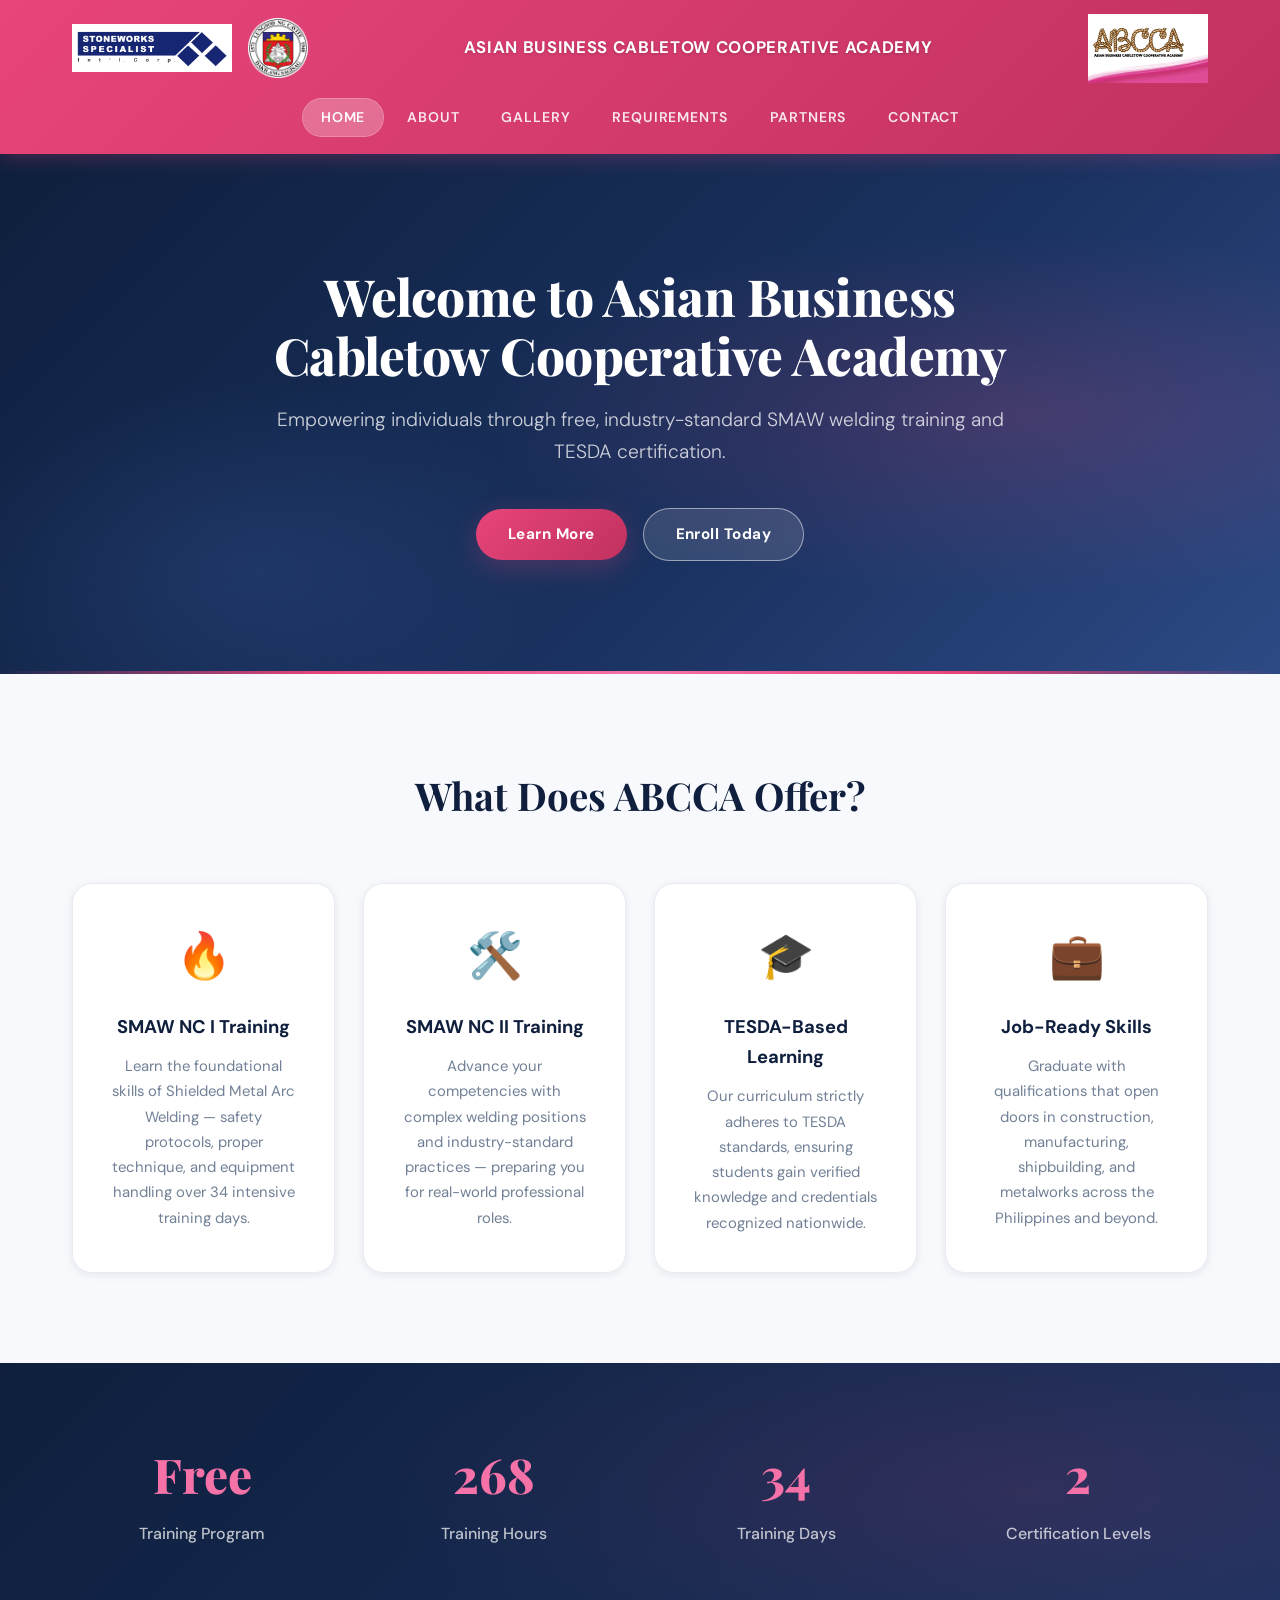
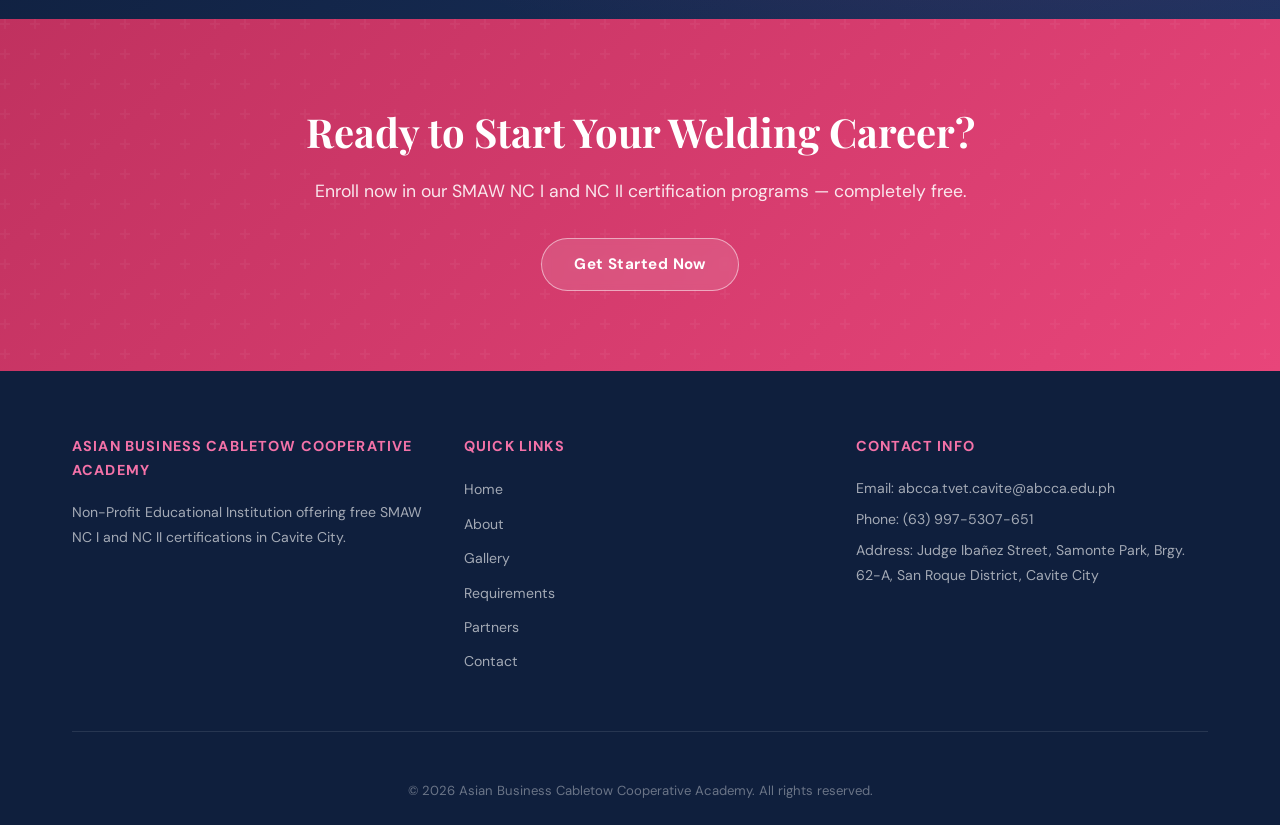
==== index.html @ 1d3f57b3 "Add files via upload" ====
<!DOCTYPE html>
<html lang="en">
<head>
    <meta charset="UTF-8">
    <meta name="viewport" content="width=device-width, initial-scale=1.0">
    <title>ABCCA Training School - Home</title>
    <link rel="stylesheet" href="styles.css">
</head>
<body>

    <!-- Navigation Bar -->
    <nav class="navbar">
        <div class="nav-container-vertical">
            <div class="header-top">
                <div class="logo-left">
                    <img src="SSIC_LOGO.jpg" alt="Stoneworks Logo">
                    <img src="LGU_LOGO.png" alt="LGU Logo">
                </div>
                <h1 class="site-title">ASIAN BUSINESS CABLETOW COOPERATIVE ACADEMY</h1>
                <div class="logo-right">
                    <img src="ABCCA_LOGO.jpg" alt="ABCCA Logo">
                </div>
            </div>
            <ul class="nav-menu-left" id="navMenu">
                <li><a href="index.html" class="active">Home</a></li>
                <li><a href="about.html">About</a></li>
                <li><a href="projects.html">Gallery</a></li>
                <li><a href="sponsors.html">Requirements</a></li>
                <li><a href="partners.html">Partners</a></li>
                <li><a href="contact.html">Contact</a></li>
            </ul>
        </div>
    </nav>

    <main>
        <!-- Hero -->
        <section class="hero">
            <div class="hero-content">
                <h2>Welcome to Asian Business Cabletow Cooperative Academy</h2>
                <p>Empowering individuals through free, industry-standard SMAW welding training and TESDA certification.</p>
                <a href="about.html" class="btn btn-primary">Learn More</a>
                &nbsp;&nbsp;
                <a href="contact.html" class="btn btn-secondary">Enroll Today</a>
            </div>
        </section>

        <!-- Features -->
        <section class="features">
            <div class="container">
                <h2>What Does ABCCA Offer?</h2>
                <div class="features-grid">
                    <div class="feature-card">
                        <span class="feature-icon">🔥</span>
                        <h3>SMAW NC I Training</h3>
                        <p>Learn the foundational skills of Shielded Metal Arc Welding — safety protocols, proper technique, and equipment handling over 34 intensive training days.</p>
                    </div>
                    <div class="feature-card">
                        <span class="feature-icon">🛠️</span>
                        <h3>SMAW NC II Training</h3>
                        <p>Advance your competencies with complex welding positions and industry-standard practices — preparing you for real-world professional roles.</p>
                    </div>
                    <div class="feature-card">
                        <span class="feature-icon">🎓</span>
                        <h3>TESDA-Based Learning</h3>
                        <p>Our curriculum strictly adheres to TESDA standards, ensuring students gain verified knowledge and credentials recognized nationwide.</p>
                    </div>
                    <div class="feature-card">
                        <span class="feature-icon">💼</span>
                        <h3>Job-Ready Skills</h3>
                        <p>Graduate with qualifications that open doors in construction, manufacturing, shipbuilding, and metalworks across the Philippines and beyond.</p>
                    </div>
                </div>
            </div>
        </section>

        <!-- Stats -->
        <section class="stats">
            <div class="container">
                <div class="stat-box">
                    <h3>Free</h3>
                    <p>Training Program</p>
                </div>
                <div class="stat-box">
                    <h3>268</h3>
                    <p>Training Hours</p>
                </div>
                <div class="stat-box">
                    <h3>34</h3>
                    <p>Training Days</p>
                </div>
                <div class="stat-box">
                    <h3>2</h3>
                    <p>Certification Levels</p>
                </div>
            </div>
        </section>

        <!-- CTA -->
        <section class="cta">
            <div class="container">
                <h2>Ready to Start Your Welding Career?</h2>
                <p>Enroll now in our SMAW NC I and NC II certification programs — completely free.</p>
                <a href="contact.html" class="btn btn-secondary">Get Started Now</a>
            </div>
        </section>
    </main>

    <!-- Footer -->
    <footer class="footer">
        <div class="container">
            <div class="footer-content">
                <div class="footer-section">
                    <h4>Asian Business Cabletow Cooperative Academy</h4>
                    <p>Non-Profit Educational Institution offering free SMAW NC I and NC II certifications in Cavite City.</p>
                </div>
                <div class="footer-section">
                    <h4>Quick Links</h4>
                    <ul>
                        <li><a href="index.html">Home</a></li>
                        <li><a href="about.html">About</a></li>
                        <li><a href="projects.html">Gallery</a></li>
                        <li><a href="sponsors.html">Requirements</a></li>
                        <li><a href="partners.html">Partners</a></li>
                        <li><a href="contact.html">Contact</a></li>
                    </ul>
                </div>
                <div class="footer-section">
                    <h4>Contact Info</h4>
                    <p>Email: abcca.tvet.cavite@abcca.edu.ph</p>
                    <p>Phone: (63) 997-5307-651</p>
                    <p>Address: Judge Ibañez Street, Samonte Park, Brgy. 62-A, San Roque District, Cavite City</p>
                </div>
            </div>
            <div class="footer-bottom">
                <p>&copy; 2026 Asian Business Cabletow Cooperative Academy. All rights reserved.</p>
            </div>
        </div>
    </footer>

    <script src="script.js"></script>
</body>
</html>
---- styles.css ----
/* ============================================================
   ABCCA — Enhanced Professional Stylesheet
   Design Direction: Refined Institutional · Pink + White + Deep Navy
   ============================================================ */

@import url('https://fonts.googleapis.com/css2?family=Playfair+Display:wght@600;700;800&family=DM+Sans:wght@300;400;500;600;700&display=swap');

/* ── Variables ── */
:root {
    --pink:        #e8457a;
    --pink-dark:   #c0315f;
    --pink-light:  #f472a8;
    --pink-pale:   #fdf0f5;
    --pink-glow:   rgba(232,69,122,0.15);

    --navy:        #0f1f3d;
    --navy-mid:    #1a3260;
    --navy-light:  #2d4a85;

    --white:       #ffffff;
    --off-white:   #f8f9fc;
    --border:      #e8ecf2;
    --text:        #1e2a3a;
    --text-mid:    #4a5568;
    --text-light:  #718096;

    --shadow-sm:   0 2px 8px rgba(15,31,61,0.08);
    --shadow-md:   0 6px 20px rgba(15,31,61,0.12);
    --shadow-lg:   0 16px 48px rgba(15,31,61,0.16);
    --shadow-pink: 0 8px 28px rgba(232,69,122,0.25);

    --radius:      12px;
    --radius-lg:   20px;
    --transition:  all 0.3s cubic-bezier(0.4,0,0.2,1);
}

/* ── Reset ── */
*, *::before, *::after { margin:0; padding:0; box-sizing:border-box; }
html { scroll-behavior:smooth; }
body {
    font-family: 'DM Sans', 'Segoe UI', sans-serif;
    color: var(--text);
    background: var(--white);
    line-height: 1.65;
    -webkit-font-smoothing: antialiased;
}
img { max-width:100%; display:block; }
a { text-decoration:none; color:inherit; }

.container {
    max-width: 1200px;
    margin: 0 auto;
    padding: 0 32px;
}

/* ============================================================
   NAVBAR
   ============================================================ */
.navbar {
    background: linear-gradient(135deg, var(--pink) 0%, var(--pink-dark) 100%);
    position: sticky;
    top: 0;
    z-index: 1000;
    box-shadow: 0 2px 20px rgba(232,69,122,0.3);
}

.nav-container-vertical {
    max-width: 1200px;
    margin: 0 auto;
    padding: 14px 32px;
    display: flex;
    flex-direction: column;
    gap: 12px;
}

/* Header top row */
.header-top {
    display: flex;
    align-items: center;
    justify-content: space-between;
    width: 100%;
    gap: 16px;
}

.logo-left {
    display: flex;
    align-items: center;
    gap: 16px;
    flex-shrink: 0;
}

.logo-left img:first-child { width: 160px; height: auto; }
.logo-left img:last-child  { width: 60px;  height: auto; }

.site-title {
    flex: 1;
    text-align: center;
    font-family: 'DM Sans', sans-serif;
    font-weight: 700;
    font-size: 1.05rem;
    letter-spacing: 0.04em;
    color: #fff;
    line-height: 1.3;
    text-shadow: 0 1px 3px rgba(0,0,0,0.2);
}

.logo-right img { width: 120px; height: auto; flex-shrink: 0; }

/* Nav menu */
.nav-menu-left {
    list-style: none;
    display: flex;
    justify-content: center;
    gap: 6px;
    flex-wrap: wrap;
    padding: 4px 0;
}

.nav-menu-left li a {
    color: rgba(255,255,255,0.88);
    font-size: 0.88rem;
    font-weight: 600;
    letter-spacing: 0.06em;
    text-transform: uppercase;
    padding: 7px 18px;
    border-radius: 50px;
    transition: var(--transition);
    display: block;
}

.nav-menu-left li a:hover,
.nav-menu-left li a.active {
    background: rgba(255,255,255,0.2);
    color: #fff;
    backdrop-filter: blur(4px);
}

.nav-menu-left li a.active {
    background: rgba(255,255,255,0.25);
    box-shadow: 0 0 0 1px rgba(255,255,255,0.4);
}

/* ============================================================
   HERO
   ============================================================ */
.hero {
    background: linear-gradient(135deg, var(--navy) 0%, var(--navy-mid) 60%, var(--navy-light) 100%);
    color: #fff;
    padding: 110px 32px;
    text-align: center;
    min-height: 520px;
    display: flex;
    align-items: center;
    justify-content: center;
    position: relative;
    overflow: hidden;
}

.hero::before {
    content: '';
    position: absolute;
    inset: 0;
    background:
        radial-gradient(ellipse 60% 50% at 80% 50%, rgba(232,69,122,0.18) 0%, transparent 70%),
        radial-gradient(ellipse 40% 60% at 20% 80%, rgba(45,74,133,0.4) 0%, transparent 60%);
    pointer-events: none;
}

.hero::after {
    content: '';
    position: absolute;
    bottom: 0; left: 0; right: 0;
    height: 3px;
    background: linear-gradient(90deg, transparent, var(--pink), var(--pink-light), var(--pink), transparent);
}

.hero-content { position: relative; z-index: 1; max-width: 760px; }

.hero-content h2 {
    font-family: 'Playfair Display', serif;
    font-size: 3.2rem;
    font-weight: 800;
    line-height: 1.15;
    margin-bottom: 1.25rem;
    letter-spacing: -0.01em;
}

.hero-content p {
    font-size: 1.2rem;
    color: rgba(255,255,255,0.78);
    margin-bottom: 2.5rem;
    font-weight: 300;
}

/* ============================================================
   PAGE HEADER (inner pages)
   ============================================================ */
.page-header {
    background: linear-gradient(135deg, var(--navy) 0%, var(--navy-mid) 100%);
    color: #fff;
    padding: 72px 32px;
    text-align: center;
    position: relative;
    overflow: hidden;
}

.page-header::before {
    content: '';
    position: absolute;
    inset: 0;
    background: radial-gradient(ellipse 50% 80% at 70% 50%, rgba(232,69,122,0.15), transparent 70%);
}

.page-header::after {
    content: '';
    position: absolute;
    bottom: 0; left: 0; right: 0;
    height: 3px;
    background: linear-gradient(90deg, transparent, var(--pink), var(--pink-light), var(--pink), transparent);
}

.page-header .container { position: relative; z-index: 1; }

.page-header h2 {
    font-family: 'Playfair Display', serif;
    font-size: 2.8rem;
    font-weight: 700;
    margin-bottom: 0.5rem;
}

.page-header p {
    font-size: 1.1rem;
    color: rgba(255,255,255,0.72);
    font-weight: 300;
}

/* ============================================================
   BUTTONS
   ============================================================ */
.btn {
    display: inline-flex;
    align-items: center;
    gap: 8px;
    padding: 13px 32px;
    border-radius: 50px;
    font-size: 0.95rem;
    font-weight: 700;
    letter-spacing: 0.03em;
    cursor: pointer;
    border: none;
    transition: var(--transition);
    text-decoration: none;
}

.btn-primary {
    background: linear-gradient(135deg, var(--pink) 0%, var(--pink-dark) 100%);
    color: #fff;
    box-shadow: var(--shadow-pink);
}

.btn-primary:hover {
    transform: translateY(-2px);
    box-shadow: 0 12px 36px rgba(232,69,122,0.4);
}

.btn-secondary {
    background: rgba(255,255,255,0.12);
    color: #fff;
    border: 1.5px solid rgba(255,255,255,0.5);
    backdrop-filter: blur(4px);
}

.btn-secondary:hover {
    background: #fff;
    color: var(--pink-dark);
    border-color: #fff;
    transform: translateY(-2px);
}

/* ============================================================
   FEATURES SECTION
   ============================================================ */
.features {
    background: var(--off-white);
    padding: 90px 32px;
}

.features h2 {
    text-align: center;
    font-family: 'Playfair Display', serif;
    font-size: 2.4rem;
    color: var(--navy);
    margin-bottom: 3.5rem;
}

.features-grid {
    display: grid;
    grid-template-columns: repeat(auto-fit, minmax(240px, 1fr));
    gap: 1.75rem;
}

.feature-card {
    background: var(--white);
    padding: 2.25rem;
    border-radius: var(--radius-lg);
    text-align: center;
    box-shadow: var(--shadow-sm);
    border: 1px solid var(--border);
    transition: var(--transition);
    position: relative;
    overflow: hidden;
}

.feature-card::before {
    content: '';
    position: absolute;
    top: 0; left: 0; right: 0;
    height: 3px;
    background: linear-gradient(90deg, var(--pink), var(--pink-light));
    transform: scaleX(0);
    transform-origin: left;
    transition: transform 0.4s ease;
}

.feature-card:hover { transform: translateY(-6px); box-shadow: var(--shadow-md); }
.feature-card:hover::before { transform: scaleX(1); }

.feature-icon {
    font-size: 2.8rem;
    margin-bottom: 1.1rem;
    display: block;
}

.feature-card h3 {
    color: var(--navy);
    font-size: 1.15rem;
    font-weight: 700;
    margin-bottom: 0.75rem;
}

.feature-card p { color: var(--text-light); font-size: 0.93rem; line-height: 1.7; }

/* ============================================================
   CTA SECTION
   ============================================================ */
.cta {
    background: linear-gradient(135deg, var(--pink-dark) 0%, var(--pink) 100%);
    color: #fff;
    padding: 80px 32px;
    text-align: center;
    position: relative;
    overflow: hidden;
}

.cta::before {
    content: '';
    position: absolute;
    inset: 0;
    background: url("data:image/svg+xml,%3Csvg width='60' height='60' viewBox='0 0 60 60' xmlns='http://www.w3.org/2000/svg'%3E%3Cg fill='none' fill-rule='evenodd'%3E%3Cg fill='%23ffffff' fill-opacity='0.04'%3E%3Cpath d='M36 34v-4h-2v4h-4v2h4v4h2v-4h4v-2h-4zm0-30V0h-2v4h-4v2h4v4h2V6h4V4h-4zM6 34v-4H4v4H0v2h4v4h2v-4h4v-2H6zM6 4V0H4v4H0v2h4v4h2V6h4V4H6z'/%3E%3C/g%3E%3C/g%3E%3C/svg%3E");
    pointer-events: none;
}

.cta .container { position: relative; z-index: 1; }
.cta h2 { font-family: 'Playfair Display', serif; font-size: 2.5rem; margin-bottom: 0.75rem; }
.cta p { font-size: 1.1rem; margin-bottom: 2rem; opacity: 0.88; }

/* ============================================================
   CONTENT SECTIONS
   ============================================================ */
.content-section { padding: 80px 32px; }

.content-section h3 {
    font-family: 'Playfair Display', serif;
    font-size: 2rem;
    color: var(--navy);
    margin-bottom: 2rem;
}

.content-wrapper {
    display: grid;
    grid-template-columns: 1fr 1fr;
    gap: 4rem;
    align-items: center;
}

.content-text p {
    color: var(--text-mid);
    margin-bottom: 1.1rem;
    text-align: justify;
    line-height: 1.8;
}

.content-image { text-align: center; }
.content-image img { border-radius: var(--radius-lg); box-shadow: var(--shadow-md); }

/* ============================================================
   PROGRAM DETAILS
   ============================================================ */
.program-details {
    background: var(--off-white);
    padding: 80px 32px;
}

.program-details h3 {
    text-align: center;
    font-family: 'Playfair Display', serif;
    font-size: 2rem;
    color: var(--navy);
    margin-bottom: 3rem;
}

.details-grid {
    display: grid;
    grid-template-columns: repeat(auto-fit, minmax(260px, 1fr));
    gap: 1.5rem;
}

.detail-item {
    background: var(--white);
    padding: 2rem;
    border-radius: var(--radius);
    box-shadow: var(--shadow-sm);
    border-left: 4px solid var(--pink);
    transition: var(--transition);
}

.detail-item:hover { transform: translateX(4px); box-shadow: var(--shadow-md); }

.detail-item h4 {
    color: var(--navy);
    font-weight: 700;
    font-size: 1.05rem;
    margin-bottom: 0.5rem;
}

.detail-item p { color: var(--text-mid); font-size: 0.93rem; line-height: 1.7; }

/* ============================================================
   OUTCOMES
   ============================================================ */
.outcomes-list { display: grid; gap: 1.25rem; }

.outcome-item {
    display: flex;
    gap: 1.5rem;
    padding: 1.5rem;
    background: var(--pink-pale);
    border-radius: var(--radius);
    align-items: flex-start;
    border: 1px solid rgba(232,69,122,0.12);
    transition: var(--transition);
}

.outcome-item:hover { box-shadow: var(--shadow-sm); }

.outcome-number {
    font-size: 1.4rem;
    color: var(--pink);
    font-weight: 700;
    min-width: 28px;
    margin-top: 2px;
}

.outcome-content h4 { color: var(--navy); font-weight: 700; margin-bottom: 0.3rem; }
.outcome-content p  { color: var(--text-mid); font-size: 0.93rem; }

/* ============================================================
   PARTNERS / CAREER CARDS (used on about + sponsors)
   ============================================================ */
.partners-grid {
    display: grid;
    grid-template-columns: repeat(auto-fit, minmax(280px, 1fr));
    gap: 1.75rem;
}

.partner-card {
    background: var(--white);
    padding: 2rem;
    border-radius: var(--radius-lg);
    box-shadow: var(--shadow-sm);
    border: 1px solid var(--border);
    transition: var(--transition);
    text-align: center;
}

.partner-card:hover { transform: translateY(-5px); box-shadow: var(--shadow-md); }

.partner-logo {
    font-size: 2.6rem;
    margin-bottom: 1rem;
    display: block;
}

.partner-card h4 {
    color: var(--navy);
    font-size: 1.1rem;
    font-weight: 700;
    margin-bottom: 0.4rem;
}

.partner-industry {
    color: var(--pink);
    font-weight: 600;
    font-size: 0.85rem;
    text-transform: uppercase;
    letter-spacing: 0.06em;
    margin-bottom: 0.75rem;
    display: block;
}

.partner-summary { color: var(--text-mid); font-size: 0.92rem; line-height: 1.7; }

/* ============================================================
   BENEFITS / ENROLLMENT STEPS
   ============================================================ */
.benefits-section {
    background: var(--off-white);
    padding: 80px 32px;
}

.benefits-section h3 {
    text-align: center;
    font-family: 'Playfair Display', serif;
    font-size: 2rem;
    color: var(--navy);
    margin-bottom: 3rem;
}

.benefits-list {
    display: grid;
    grid-template-columns: repeat(auto-fit, minmax(220px, 1fr));
    gap: 1.5rem;
}

.benefit-item {
    background: var(--white);
    padding: 2rem;
    border-radius: var(--radius-lg);
    box-shadow: var(--shadow-sm);
    text-align: center;
    border: 1px solid var(--border);
    transition: var(--transition);
    position: relative;
    overflow: hidden;
}

.benefit-item:hover { transform: translateY(-5px); box-shadow: var(--shadow-md); }

.benefit-number {
    width: 56px;
    height: 56px;
    background: linear-gradient(135deg, var(--pink), var(--pink-dark));
    color: #fff;
    border-radius: 50%;
    display: flex;
    align-items: center;
    justify-content: center;
    font-size: 1.1rem;
    font-weight: 800;
    margin: 0 auto 1.25rem;
    box-shadow: var(--shadow-pink);
}

.benefit-item h4 { color: var(--navy); font-weight: 700; font-size: 1.05rem; margin-bottom: 0.5rem; }
.benefit-item p  { color: var(--text-mid); font-size: 0.92rem; line-height: 1.7; }

/* ============================================================
   REQUIREMENTS
   ============================================================ */
.requirements-list {
    display: grid;
    gap: 0.75rem;
    margin-top: 1.5rem;
    max-width: 600px;
}

.requirement-item {
    display: flex;
    align-items: center;
    gap: 14px;
    padding: 14px 20px;
    background: var(--white);
    border-radius: var(--radius);
    border: 1px solid var(--border);
    box-shadow: var(--shadow-sm);
    font-size: 0.95rem;
    font-weight: 500;
    color: var(--text);
    transition: var(--transition);
}

.requirement-item:hover { border-color: var(--pink); transform: translateX(4px); }

.requirement-check {
    width: 28px;
    height: 28px;
    background: linear-gradient(135deg, var(--pink), var(--pink-dark));
    color: #fff;
    border-radius: 50%;
    display: flex;
    align-items: center;
    justify-content: center;
    font-size: 0.8rem;
    font-weight: 700;
    flex-shrink: 0;
}

.sponsors-intro {
    background: var(--pink-pale);
    border-radius: var(--radius-lg);
    padding: 2.5rem 3rem;
    border: 1px solid rgba(232,69,122,0.15);
    margin-bottom: 2rem;
    text-align: center;
}

.sponsors-intro h3 {
    font-family: 'Playfair Display', serif;
    color: var(--navy);
    font-size: 1.8rem;
    margin-bottom: 0.75rem;
}

.sponsors-intro p { color: var(--text-mid); max-width: 700px; margin: 0 auto; line-height: 1.8; }

/* ============================================================
   GALLERY / PROJECTS
   ============================================================ */
.projects-grid {
    display: grid;
    grid-template-columns: repeat(auto-fill, minmax(320px, 1fr));
    gap: 2rem;
}

.project-card {
    background: var(--white);
    border-radius: var(--radius-lg);
    box-shadow: var(--shadow-sm);
    border: 1px solid var(--border);
    overflow: hidden;
    transition: var(--transition);
}

.project-card:hover { transform: translateY(-6px); box-shadow: var(--shadow-md); }

.project-image {
    overflow: hidden;
    background: var(--off-white);
}

.project-image img {
    width: 100%;
    height: 200px;
    object-fit: cover;
    transition: transform 0.4s ease;
}

.project-card:hover .project-image img { transform: scale(1.04); }

.project-card > h4,
.project-card > p,
.project-card > .project-tech {
    padding: 0 1.5rem;
}

.project-card h4 {
    color: var(--navy);
    font-size: 1.15rem;
    font-weight: 700;
    padding-top: 1.25rem;
    margin-bottom: 0.3rem;
}

.project-category {
    color: var(--pink);
    font-weight: 600;
    font-size: 0.82rem;
    text-transform: uppercase;
    letter-spacing: 0.06em;
    padding: 0 1.5rem;
    margin-bottom: 0.6rem;
    display: block;
}

.project-description {
    color: var(--text-mid);
    font-size: 0.92rem;
    line-height: 1.7;
    margin-bottom: 1rem;
    padding: 0 1.5rem;
}

.project-tech {
    display: flex;
    flex-wrap: wrap;
    gap: 0.5rem;
    padding: 0 1.5rem 1.5rem;
}

.tech-tag {
    background: var(--pink-pale);
    color: var(--pink-dark);
    padding: 4px 12px;
    border-radius: 20px;
    font-size: 0.78rem;
    font-weight: 600;
    border: 1px solid rgba(232,69,122,0.2);
}

/* ============================================================
   PARTNERS PAGE (big cards with images)
   ============================================================ */
.partners-section {
    padding: 80px 0;
    background: var(--white);
}

.partners-container {
    max-width: 1100px;
    margin: 0 auto;
    padding: 0 40px;
}

.partners-title {
    text-align: center;
    margin-bottom: 4rem;
}

.partners-title h2 {
    font-family: 'Playfair Display', serif;
    font-size: 2.4rem;
    color: var(--navy);
    margin-bottom: 0.5rem;
}

.partners-title p { color: var(--text-light); font-size: 1.05rem; }

/* big partner cards */
.partner-link {
    text-decoration: none;
    color: inherit;
    display: block;
}

.partner-card-big {
    display: flex;
    align-items: center;
    gap: 4rem;
    padding: 3rem;
    background: var(--white);
    border-radius: var(--radius-lg);
    border: 1px solid var(--border);
    box-shadow: var(--shadow-sm);
    transition: var(--transition);
    margin-bottom: 2.5rem;
}

.partner-card-big:hover {
    box-shadow: var(--shadow-md);
    border-color: rgba(232,69,122,0.2);
    transform: translateY(-3px);
}

.partner-card-big.reverse { flex-direction: row-reverse; }

.partner-card-content { flex: 1; }

.partner-card-content h3 {
    font-family: 'Playfair Display', serif;
    font-size: 1.8rem;
    font-weight: 700;
    color: var(--navy);
    line-height: 1.25;
    margin-bottom: 0.4rem;
}

.partner-card-content .partner-role {
    display: inline-block;
    color: var(--pink);
    font-weight: 700;
    font-size: 0.85rem;
    text-transform: uppercase;
    letter-spacing: 0.08em;
    margin-bottom: 1.2rem;
    padding: 4px 14px;
    background: var(--pink-pale);
    border-radius: 20px;
    border: 1px solid rgba(232,69,122,0.2);
}

.partner-card-content p {
    color: var(--text-mid);
    font-size: 0.97rem;
    line-height: 1.85;
    text-align: justify;
}

.partner-card-image-wrap {
    flex-shrink: 0;
    width: 340px;
    height: 240px;
    border-radius: var(--radius);
    overflow: hidden;
    display: flex;
    align-items: center;
    justify-content: center;
    background: var(--off-white);
    border: 1px solid var(--border);
    transition: var(--transition);
}

.partner-card-image-wrap img {
    width: 100%;
    height: 100%;
    object-fit: contain;
    padding: 16px;
    transition: transform 0.4s ease;
}

.partner-card-big:hover .partner-card-image-wrap img { transform: scale(1.04); }

/* ============================================================
   CONTACT SECTION (custom overrides)
   ============================================================ */
.contact-section {
    padding: 80px 32px;
    background: var(--off-white);
}

.contact-wrapper {
    max-width: 1100px;
    margin: 0 auto;
    display: grid;
    grid-template-columns: 1fr 1fr;
    gap: 3rem;
    align-items: start;
}

/* Form panel */
.message-form-panel {
    background: var(--white);
    border-radius: var(--radius-lg);
    padding: 2.5rem;
    box-shadow: var(--shadow-md);
    border-top: 4px solid var(--pink);
}

.message-form-panel h3 {
    font-family: 'Playfair Display', serif;
    font-size: 1.6rem;
    color: var(--navy);
    margin-bottom: 0.4rem;
}

.form-subheading { color: var(--text-light); font-size: 0.9rem; margin-bottom: 1.75rem; }

.form-group { margin-bottom: 1.25rem; }

.form-group label {
    display: block;
    font-size: 0.78rem;
    font-weight: 700;
    text-transform: uppercase;
    letter-spacing: 0.07em;
    color: var(--navy);
    margin-bottom: 6px;
}

.form-group label .required { color: var(--pink); margin-left: 2px; }

.form-group input,
.form-group textarea {
    width: 100%;
    padding: 11px 15px;
    border: 1.5px solid var(--border);
    border-radius: var(--radius);
    font-size: 0.95rem;
    color: var(--text);
    background: var(--off-white);
    outline: none;
    transition: var(--transition);
    box-sizing: border-box;
    font-family: inherit;
}

.form-group input:focus,
.form-group textarea:focus {
    border-color: var(--pink);
    box-shadow: 0 0 0 3px var(--pink-glow);
    background: var(--white);
}

.form-group textarea { resize: vertical; min-height: 110px; }

.form-row { display: grid; grid-template-columns: 1fr 1fr; gap: 14px; }

.btn-send {
    display: flex;
    align-items: center;
    justify-content: center;
    gap: 8px;
    width: 100%;
    padding: 13px;
    background: linear-gradient(135deg, var(--pink) 0%, var(--pink-dark) 100%);
    color: #fff;
    border: none;
    border-radius: var(--radius);
    font-size: 1rem;
    font-weight: 700;
    cursor: pointer;
    margin-top: 6px;
    transition: var(--transition);
    box-shadow: var(--shadow-pink);
    font-family: inherit;
}

.btn-send:hover { transform: translateY(-2px); box-shadow: 0 12px 32px rgba(232,69,122,0.4); }

.form-note { font-size: 0.76rem; color: var(--text-light); text-align: center; margin-top: 12px; line-height: 1.5; }

/* Info panel */
.contact-info {
    background: linear-gradient(145deg, var(--pink-dark) 0%, var(--pink) 100%);
    color: #fff;
    border-radius: var(--radius-lg);
    padding: 2.5rem;
    box-shadow: var(--shadow-pink);
}

.contact-info h3 {
    font-family: 'Playfair Display', serif;
    font-size: 1.6rem;
    color: #fff;
    margin-bottom: 2rem;
    padding-bottom: 1rem;
    border-bottom: 1px solid rgba(255,255,255,0.25);
}

.contact-info-grid { display: flex; flex-direction: column; gap: 1.5rem; margin-bottom: 2rem; }

.info-item { display: flex; align-items: flex-start; gap: 14px; }
.info-icon { font-size: 1.35rem; flex-shrink: 0; margin-top: 2px; }

.info-content h4 {
    font-size: 0.78rem;
    font-weight: 700;
    text-transform: uppercase;
    letter-spacing: 0.08em;
    color: rgba(255,255,255,0.65);
    margin-bottom: 4px;
}

.info-content p { font-size: 0.9rem; color: rgba(255,255,255,0.85); line-height: 1.6; }

.info-content a {
    font-size: 0.9rem;
    color: #000;
    font-weight: 600;
    text-decoration: none;
    line-height: 1.6;
    display: block;
}

.info-content a:hover { text-decoration: underline; }

.social-links h4 {
    font-size: 0.78rem;
    font-weight: 700;
    text-transform: uppercase;
    letter-spacing: 0.08em;
    color: rgba(255,255,255,0.65);
    margin-bottom: 10px;
}

.social-icons { display: flex; gap: 10px; flex-wrap: wrap; }

.social-icon {
    background: rgba(255,255,255,0.18);
    color: #000;
    font-size: 0.82rem;
    font-weight: 700;
    padding: 7px 20px;
    border-radius: 30px;
    text-decoration: none;
    border: 1.5px solid rgba(255,255,255,0.35);
    transition: var(--transition);
}

.social-icon:hover {
    background: rgba(255,255,255,0.32);
    color: #000;
}

/* ============================================================
   STATS
   ============================================================ */
.stats {
    background: linear-gradient(135deg, var(--navy) 0%, var(--navy-mid) 100%);
    padding: 72px 32px;
    color: #fff;
    position: relative;
    overflow: hidden;
}

.stats::before {
    content: '';
    position: absolute;
    inset: 0;
    background: radial-gradient(ellipse 50% 80% at 80% 50%, rgba(232,69,122,0.12), transparent);
    pointer-events: none;
}

.stats .container {
    display: grid;
    grid-template-columns: repeat(auto-fit, minmax(180px, 1fr));
    gap: 2rem;
    text-align: center;
    position: relative;
    z-index: 1;
}

.stat-box h3 {
    font-family: 'Playfair Display', serif;
    font-size: 3rem;
    font-weight: 800;
    color: var(--pink-light);
    margin-bottom: 0.4rem;
}

.stat-box p { font-size: 1rem; color: rgba(255,255,255,0.72); font-weight: 500; }

/* ============================================================
   FOOTER
   ============================================================ */
.footer {
    background: var(--navy);
    color: #fff;
    padding: 64px 32px 24px;
}

.footer-content {
    display: grid;
    grid-template-columns: repeat(auto-fit, minmax(220px, 1fr));
    gap: 2.5rem;
    margin-bottom: 3rem;
    padding-bottom: 3rem;
    border-bottom: 1px solid rgba(255,255,255,0.1);
}

.footer-section h4 {
    font-weight: 700;
    font-size: 0.9rem;
    text-transform: uppercase;
    letter-spacing: 0.08em;
    color: var(--pink-light);
    margin-bottom: 1.1rem;
}

.footer-section p {
    color: rgba(255,255,255,0.62);
    font-size: 0.88rem;
    line-height: 1.75;
    margin-bottom: 0.4rem;
}

.footer-section ul { list-style: none; }

.footer-section ul li { margin-bottom: 0.5rem; }

.footer-section a {
    color: rgba(255,255,255,0.62);
    font-size: 0.88rem;
    text-decoration: none;
    transition: color 0.2s;
}

.footer-section a:hover { color: var(--pink-light); }

.footer-bottom {
    text-align: center;
    color: rgba(255,255,255,0.38);
    font-size: 0.82rem;
}

/* ============================================================
   SCROLL TO TOP BUTTON
   ============================================================ */
#scrollTopBtn {
    position: fixed;
    bottom: 30px;
    right: 30px;
    background: linear-gradient(135deg, var(--pink), var(--pink-dark));
    color: #fff;
    border: none;
    border-radius: 50%;
    width: 50px;
    height: 50px;
    font-size: 22px;
    cursor: pointer;
    display: none;
    z-index: 999;
    box-shadow: var(--shadow-pink);
    transition: var(--transition);
}

#scrollTopBtn:hover { transform: scale(1.1) translateY(-2px); }

/* ============================================================
   RESPONSIVE
   ============================================================ */
@media (max-width: 900px) {
    .content-wrapper { grid-template-columns: 1fr; gap: 2.5rem; }
    .contact-wrapper { grid-template-columns: 1fr; }
    .partner-card-big, .partner-card-big.reverse { flex-direction: column; gap: 2rem; }
    .partner-card-image-wrap { width: 100%; height: 220px; }
}

@media (max-width: 768px) {
    .container { padding: 0 20px; }
    .nav-container-vertical { padding: 12px 20px; }

    .logo-left img:first-child { width: 120px; }
    .logo-left img:last-child  { width: 48px; }
    .logo-right img            { width: 80px; }
    .site-title                { font-size: 0.82rem; }

    .hero { padding: 72px 20px; min-height: 380px; }
    .hero-content h2 { font-size: 2.1rem; }
    .hero-content p  { font-size: 1rem; }

    .page-header { padding: 52px 20px; }
    .page-header h2 { font-size: 2rem; }

    .features  { padding: 60px 20px; }
    .cta       { padding: 60px 20px; }
    .cta h2    { font-size: 1.9rem; }

    .content-section { padding: 56px 20px; }
    .program-details { padding: 56px 20px; }
    .benefits-section { padding: 56px 20px; }

    .partners-container { padding: 0 20px; }
    .partners-section { padding: 56px 0; }

    .contact-section { padding: 56px 20px; }

    .projects-grid { grid-template-columns: 1fr; }

    .form-row { grid-template-columns: 1fr; }

    .stats { padding: 56px 20px; }
    .stat-box h3 { font-size: 2.4rem; }

    .footer { padding: 48px 20px 20px; }
}

@media (max-width: 480px) {
    .hero-content h2 { font-size: 1.7rem; }
    .page-header h2  { font-size: 1.6rem; }
    .features-grid   { grid-template-columns: 1fr; }
    .benefits-list   { grid-template-columns: 1fr; }
    .details-grid    { grid-template-columns: 1fr; }
    .stat-box h3     { font-size: 2rem; }
}
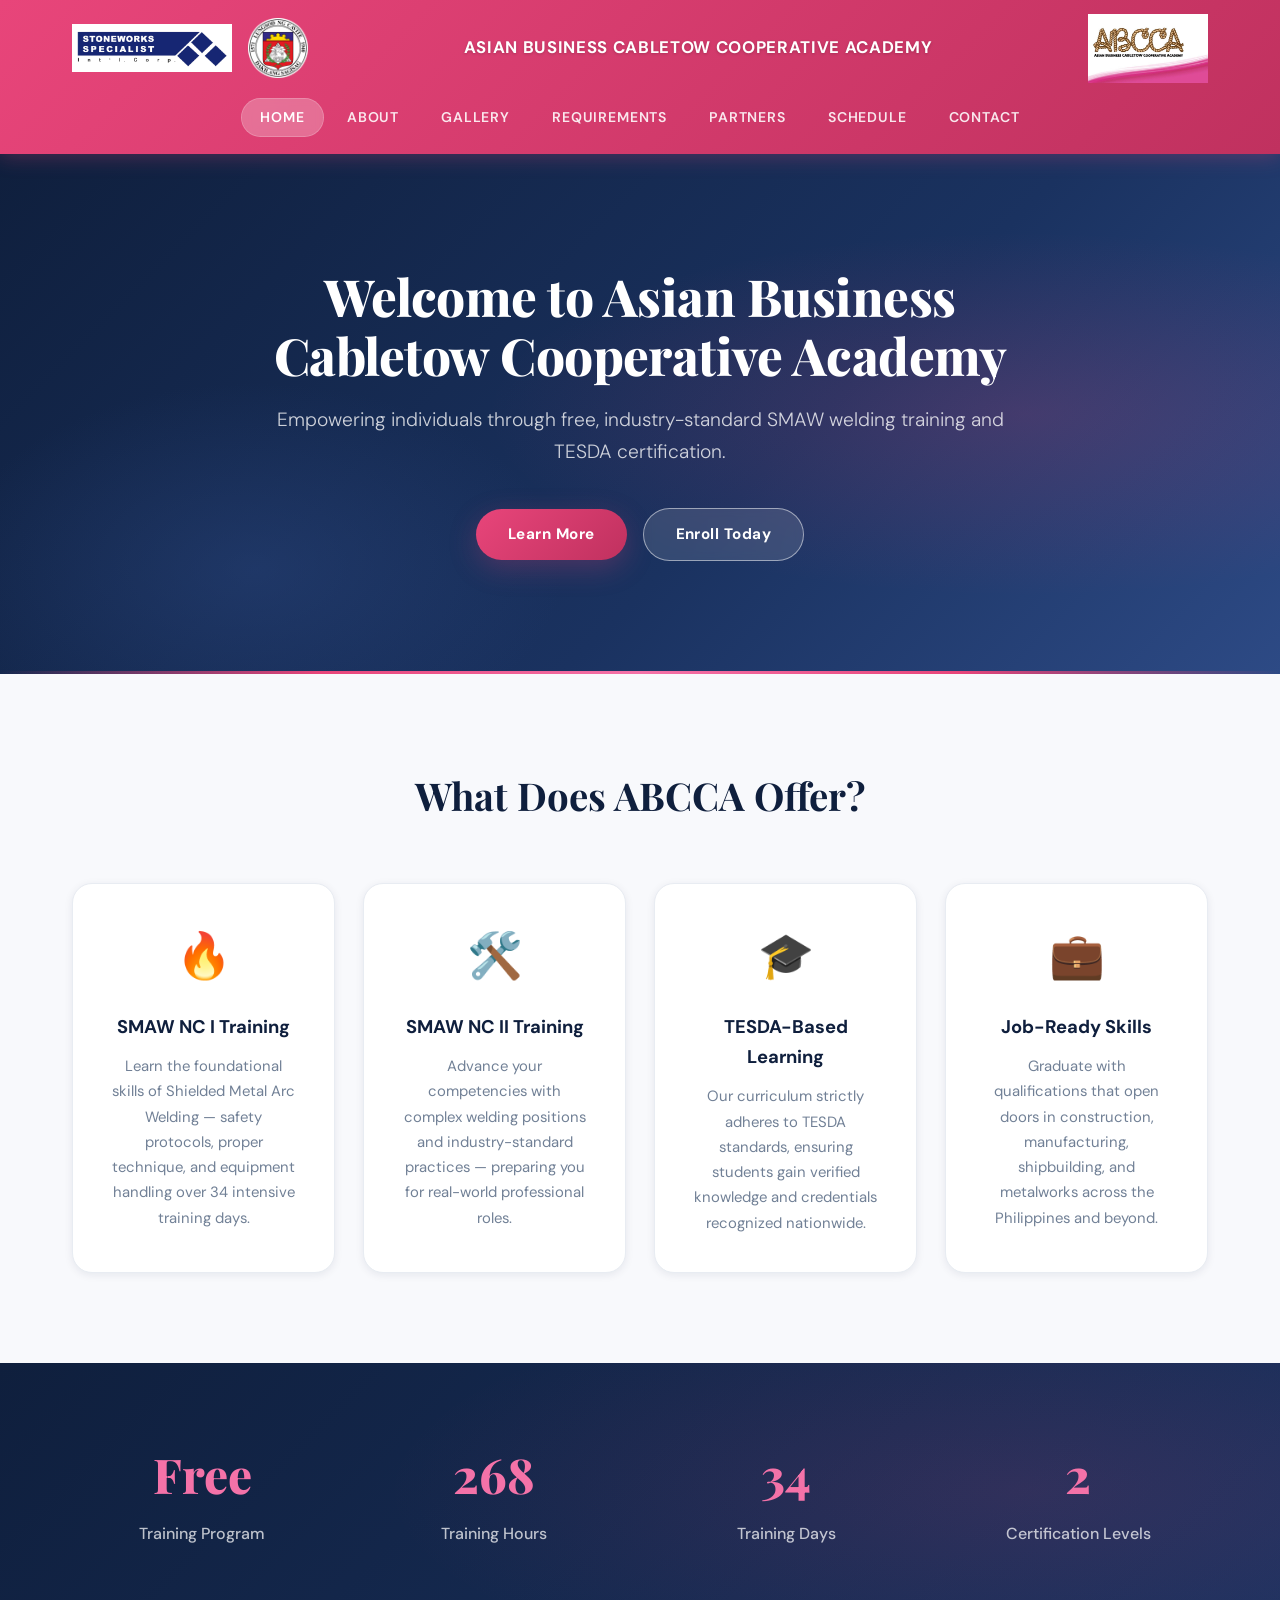
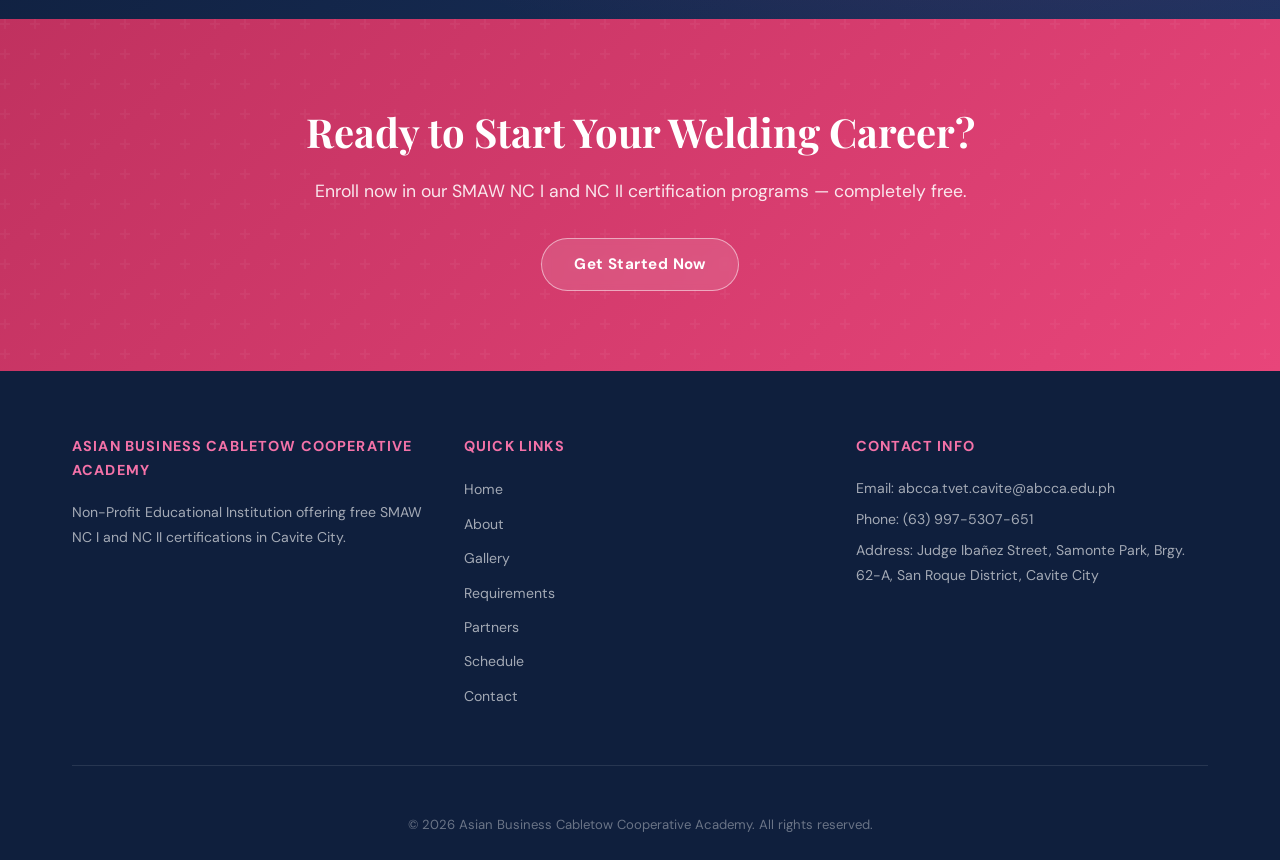
==== commit bea9c53b: "index.html" ====
--- a/index.html
+++ b/index.html
@@ -27,6 +27,7 @@
                 <li><a href="projects.html">Gallery</a></li>
                 <li><a href="sponsors.html">Requirements</a></li>
                 <li><a href="partners.html">Partners</a></li>
+                <li><a href="schedule.html">Schedule</a></li>
                 <li><a href="contact.html">Contact</a></li>
             </ul>
         </div>
@@ -121,6 +122,7 @@
                         <li><a href="projects.html">Gallery</a></li>
                         <li><a href="sponsors.html">Requirements</a></li>
                         <li><a href="partners.html">Partners</a></li>
+                        <li><a href="schedule.html">Schedule</a></li>
                         <li><a href="contact.html">Contact</a></li>
                     </ul>
                 </div>
--- a/styles.css
+++ b/styles.css
@@ -954,7 +954,7 @@
 
 .info-content a {
     font-size: 0.9rem;
-    color: #000;
+    color: #ffffff;
     font-weight: 600;
     text-decoration: none;
     line-height: 1.6;
@@ -976,7 +976,7 @@
 
 .social-icon {
     background: rgba(255,255,255,0.18);
-    color: #000;
+    color: #ffffff;
     font-size: 0.82rem;
     font-weight: 700;
     padding: 7px 20px;
@@ -988,7 +988,7 @@
 
 .social-icon:hover {
     background: rgba(255,255,255,0.32);
-    color: #000;
+    color: #000000;
 }
 
 /* ============================================================
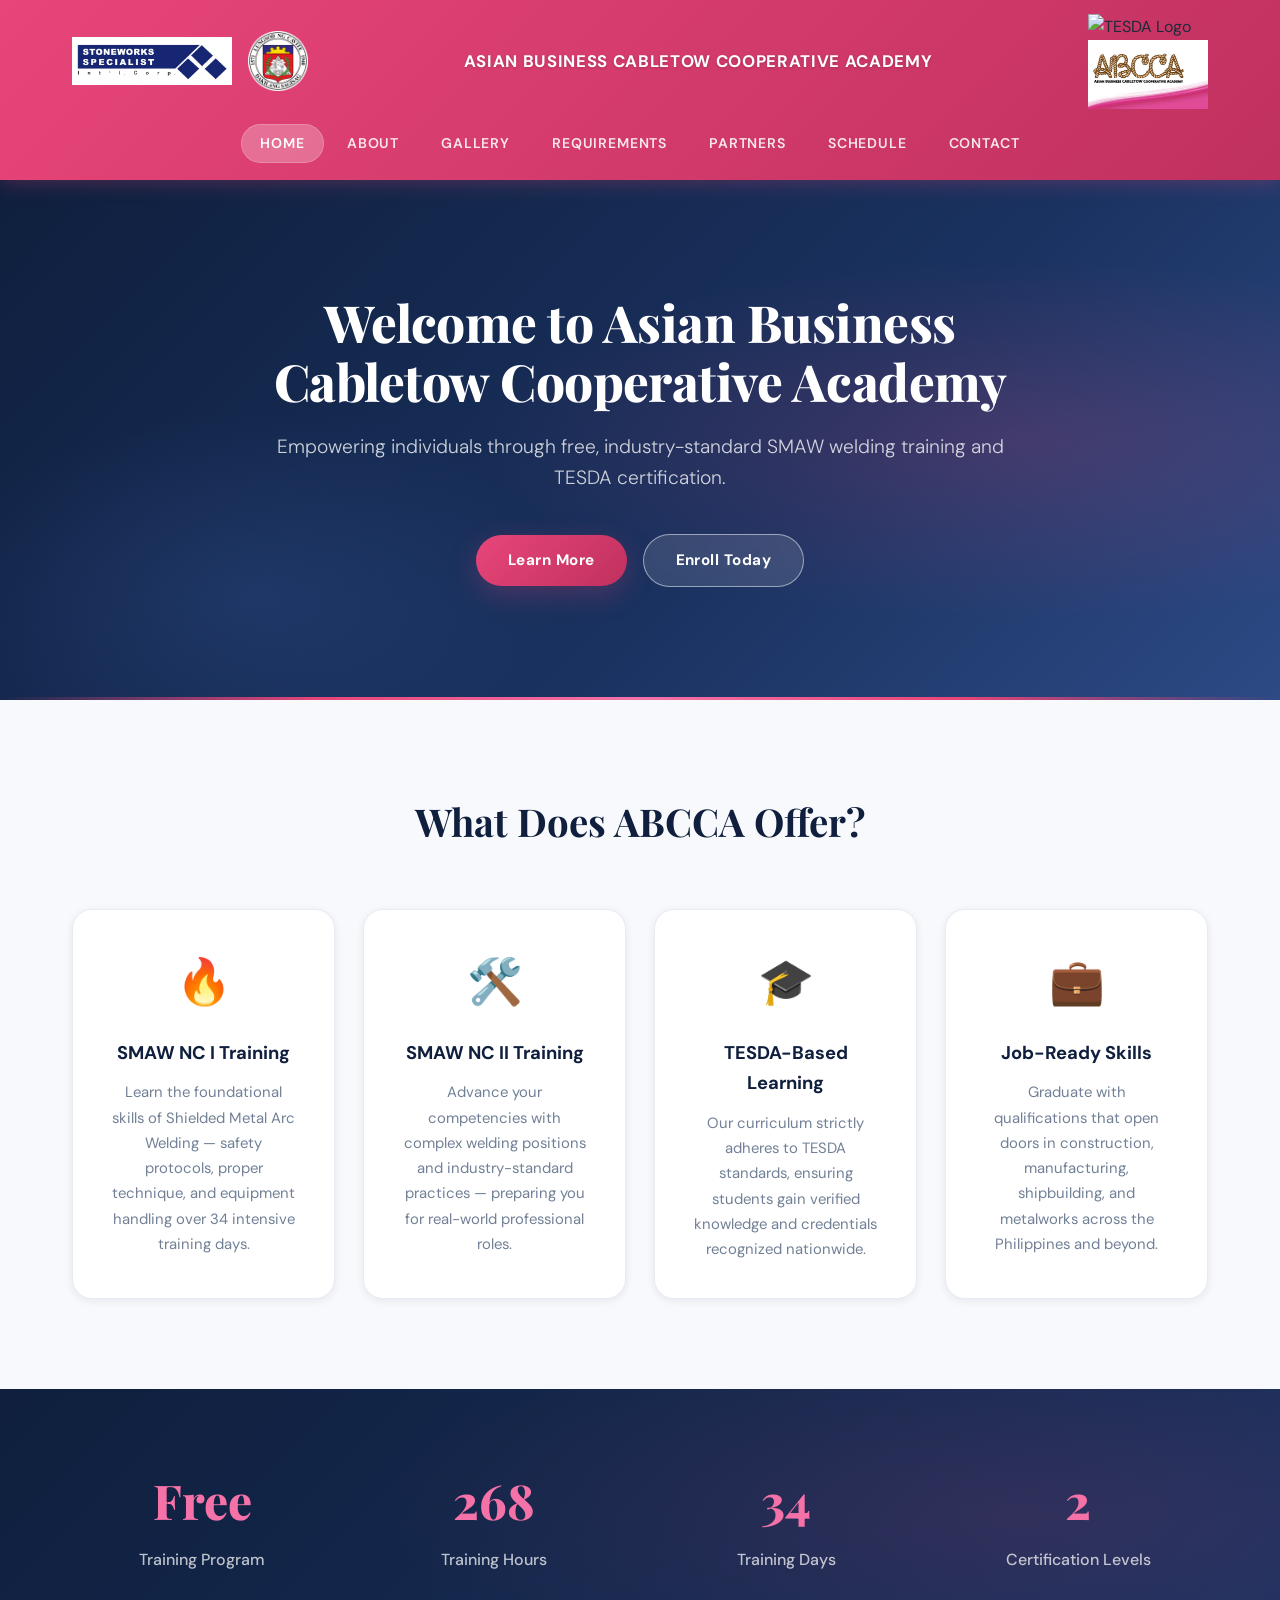
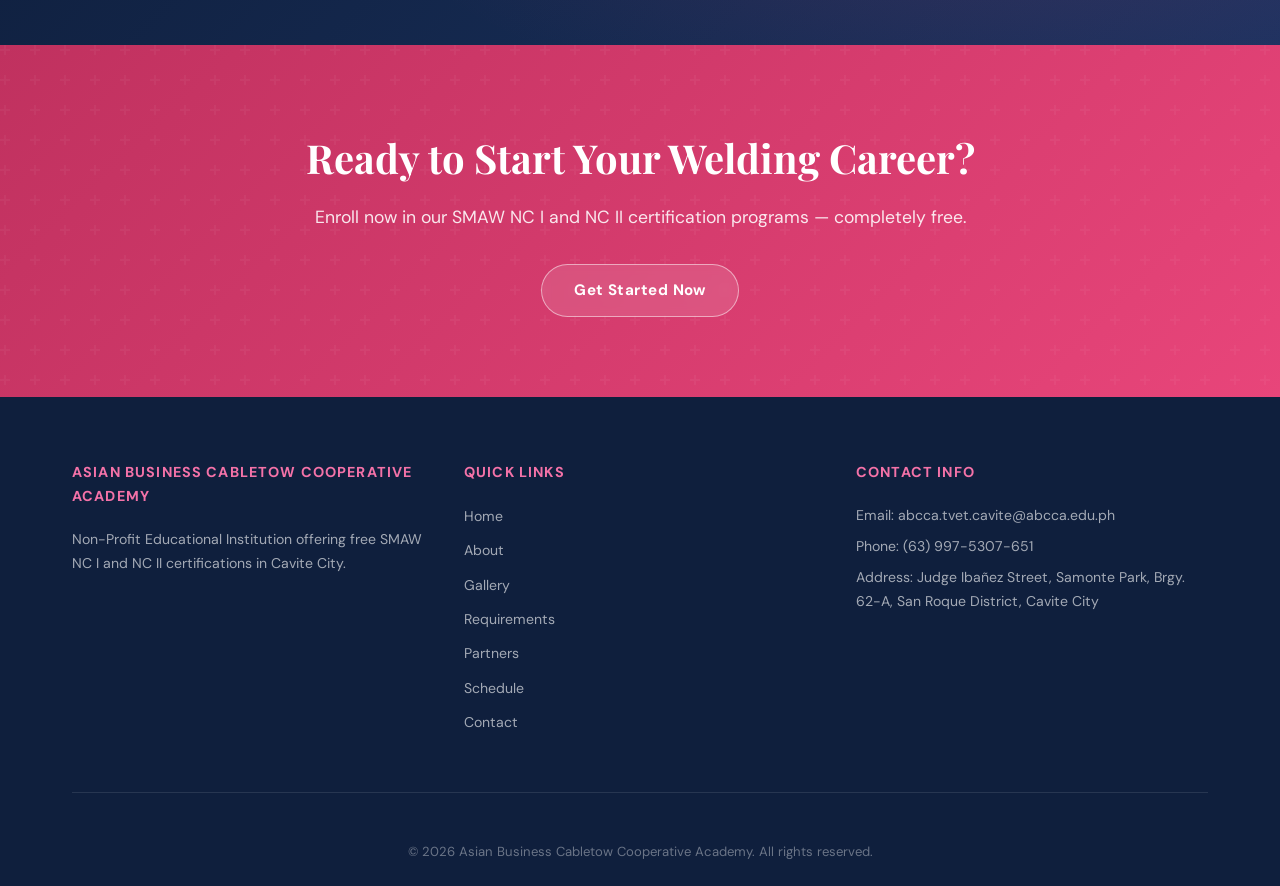
==== commit 7458e46f: "Update index.html" ====
--- a/index.html
+++ b/index.html
@@ -18,6 +18,7 @@
                 </div>
                 <h1 class="site-title">ASIAN BUSINESS CABLETOW COOPERATIVE ACADEMY</h1>
                 <div class="logo-right">
+                    <img src="TESDA_LOGO.jpg" alt="TESDA Logo">
                     <img src="ABCCA_LOGO.jpg" alt="ABCCA Logo">
                 </div>
             </div>
--- a/styles.css
+++ b/styles.css
@@ -54,7 +54,7 @@
 }
 
 /* ============================================================
-   NAVBAR
+NAVBAR
    ============================================================ */
 .navbar {
     background: linear-gradient(135deg, var(--pink) 0%, var(--pink-dark) 100%);
@@ -141,7 +141,7 @@
 }
 
 /* ============================================================
-   HERO
+HERO
    ============================================================ */
 .hero {
     background: linear-gradient(135deg, var(--navy) 0%, var(--navy-mid) 60%, var(--navy-light) 100%);
@@ -193,7 +193,7 @@
 }
 
 /* ============================================================
-   PAGE HEADER (inner pages)
+PAGE HEADER (inner pages)
    ============================================================ */
 .page-header {
     background: linear-gradient(135deg, var(--navy) 0%, var(--navy-mid) 100%);
@@ -219,6 +219,46 @@
     background: linear-gradient(90deg, transparent, var(--pink), var(--pink-light), var(--pink), transparent);
 }
 
+/* Schedule table */
+.schedule-table-wrap {
+    overflow-x: auto;
+    margin-bottom: 1rem;
+}
+
+.schedule-table {
+    width: 100%;
+    border-collapse: collapse;
+    background: #fff;
+    border: 1px solid var(--border);
+    box-shadow: var(--shadow-sm);
+    border-radius: var(--radius);
+    overflow: hidden;
+}
+
+.schedule-table th,
+.schedule-table td {
+    padding: 12px 14px;
+    text-align: left;
+    border-bottom: 1px solid var(--border);
+    font-size: 0.95rem;
+}
+
+.schedule-table th {
+    background: var(--off-white);
+    font-weight: 700;
+    text-transform: uppercase;
+    letter-spacing: 0.03em;
+}
+
+.schedule-table tbody tr:nth-child(even) {
+    background: #f8f9fc;
+}
+
+.schedule-table tbody tr:last-child td {
+    border-bottom: 0;
+}
+
+
 .page-header .container { position: relative; z-index: 1; }
 
 .page-header h2 {
@@ -235,7 +275,7 @@
 }
 
 /* ============================================================
-   BUTTONS
+BUTTONS
    ============================================================ */
 .btn {
     display: inline-flex;
@@ -278,7 +318,7 @@
 }
 
 /* ============================================================
-   FEATURES SECTION
+FEATURES SECTION
    ============================================================ */
 .features {
     background: var(--off-white);
@@ -341,7 +381,7 @@
 .feature-card p { color: var(--text-light); font-size: 0.93rem; line-height: 1.7; }
 
 /* ============================================================
-   CTA SECTION
+CTA SECTION
    ============================================================ */
 .cta {
     background: linear-gradient(135deg, var(--pink-dark) 0%, var(--pink) 100%);
@@ -365,7 +405,7 @@
 .cta p { font-size: 1.1rem; margin-bottom: 2rem; opacity: 0.88; }
 
 /* ============================================================
-   CONTENT SECTIONS
+CONTENT SECTIONS
    ============================================================ */
 .content-section { padding: 80px 32px; }
 
@@ -394,7 +434,7 @@
 .content-image img { border-radius: var(--radius-lg); box-shadow: var(--shadow-md); }
 
 /* ============================================================
-   PROGRAM DETAILS
+PROGRAM DETAILS
    ============================================================ */
 .program-details {
     background: var(--off-white);
@@ -436,7 +476,7 @@
 .detail-item p { color: var(--text-mid); font-size: 0.93rem; line-height: 1.7; }
 
 /* ============================================================
-   OUTCOMES
+OUTCOMES
    ============================================================ */
 .outcomes-list { display: grid; gap: 1.25rem; }
 
@@ -465,7 +505,7 @@
 .outcome-content p  { color: var(--text-mid); font-size: 0.93rem; }
 
 /* ============================================================
-   PARTNERS / CAREER CARDS (used on about + sponsors)
+PARTNERS / CAREER CARDS (used on about + sponsors)
    ============================================================ */
 .partners-grid {
     display: grid;
@@ -511,7 +551,7 @@
 .partner-summary { color: var(--text-mid); font-size: 0.92rem; line-height: 1.7; }
 
 /* ============================================================
-   BENEFITS / ENROLLMENT STEPS
+BENEFITS / ENROLLMENT STEPS
    ============================================================ */
 .benefits-section {
     background: var(--off-white);
@@ -565,7 +605,7 @@
 .benefit-item p  { color: var(--text-mid); font-size: 0.92rem; line-height: 1.7; }
 
 /* ============================================================
-   REQUIREMENTS
+REQUIREMENTS
    ============================================================ */
 .requirements-list {
     display: grid;
@@ -624,7 +664,7 @@
 .sponsors-intro p { color: var(--text-mid); max-width: 700px; margin: 0 auto; line-height: 1.8; }
 
 /* ============================================================
-   GALLERY / PROJECTS
+GALLERY / PROJECTS
    ============================================================ */
 .projects-grid {
     display: grid;
@@ -708,7 +748,7 @@
 }
 
 /* ============================================================
-   PARTNERS PAGE (big cards with images)
+PARTNERS PAGE (big cards with images)
    ============================================================ */
 .partners-section {
     padding: 80px 0;
@@ -820,7 +860,7 @@
 .partner-card-big:hover .partner-card-image-wrap img { transform: scale(1.04); }
 
 /* ============================================================
-   CONTACT SECTION (custom overrides)
+CONTACT SECTION (custom overrides)
    ============================================================ */
 .contact-section {
     padding: 80px 32px;
@@ -992,7 +1032,7 @@
 }
 
 /* ============================================================
-   STATS
+STATS
    ============================================================ */
 .stats {
     background: linear-gradient(135deg, var(--navy) 0%, var(--navy-mid) 100%);
@@ -1030,7 +1070,7 @@
 .stat-box p { font-size: 1rem; color: rgba(255,255,255,0.72); font-weight: 500; }
 
 /* ============================================================
-   FOOTER
+FOOTER
    ============================================================ */
 .footer {
     background: var(--navy);
@@ -1083,7 +1123,7 @@
 }
 
 /* ============================================================
-   SCROLL TO TOP BUTTON
+SCROLL TO TOP BUTTON
    ============================================================ */
 #scrollTopBtn {
     position: fixed;
@@ -1106,7 +1146,7 @@
 #scrollTopBtn:hover { transform: scale(1.1) translateY(-2px); }
 
 /* ============================================================
-   RESPONSIVE
+RESPONSIVE
    ============================================================ */
 @media (max-width: 900px) {
     .content-wrapper { grid-template-columns: 1fr; gap: 2.5rem; }
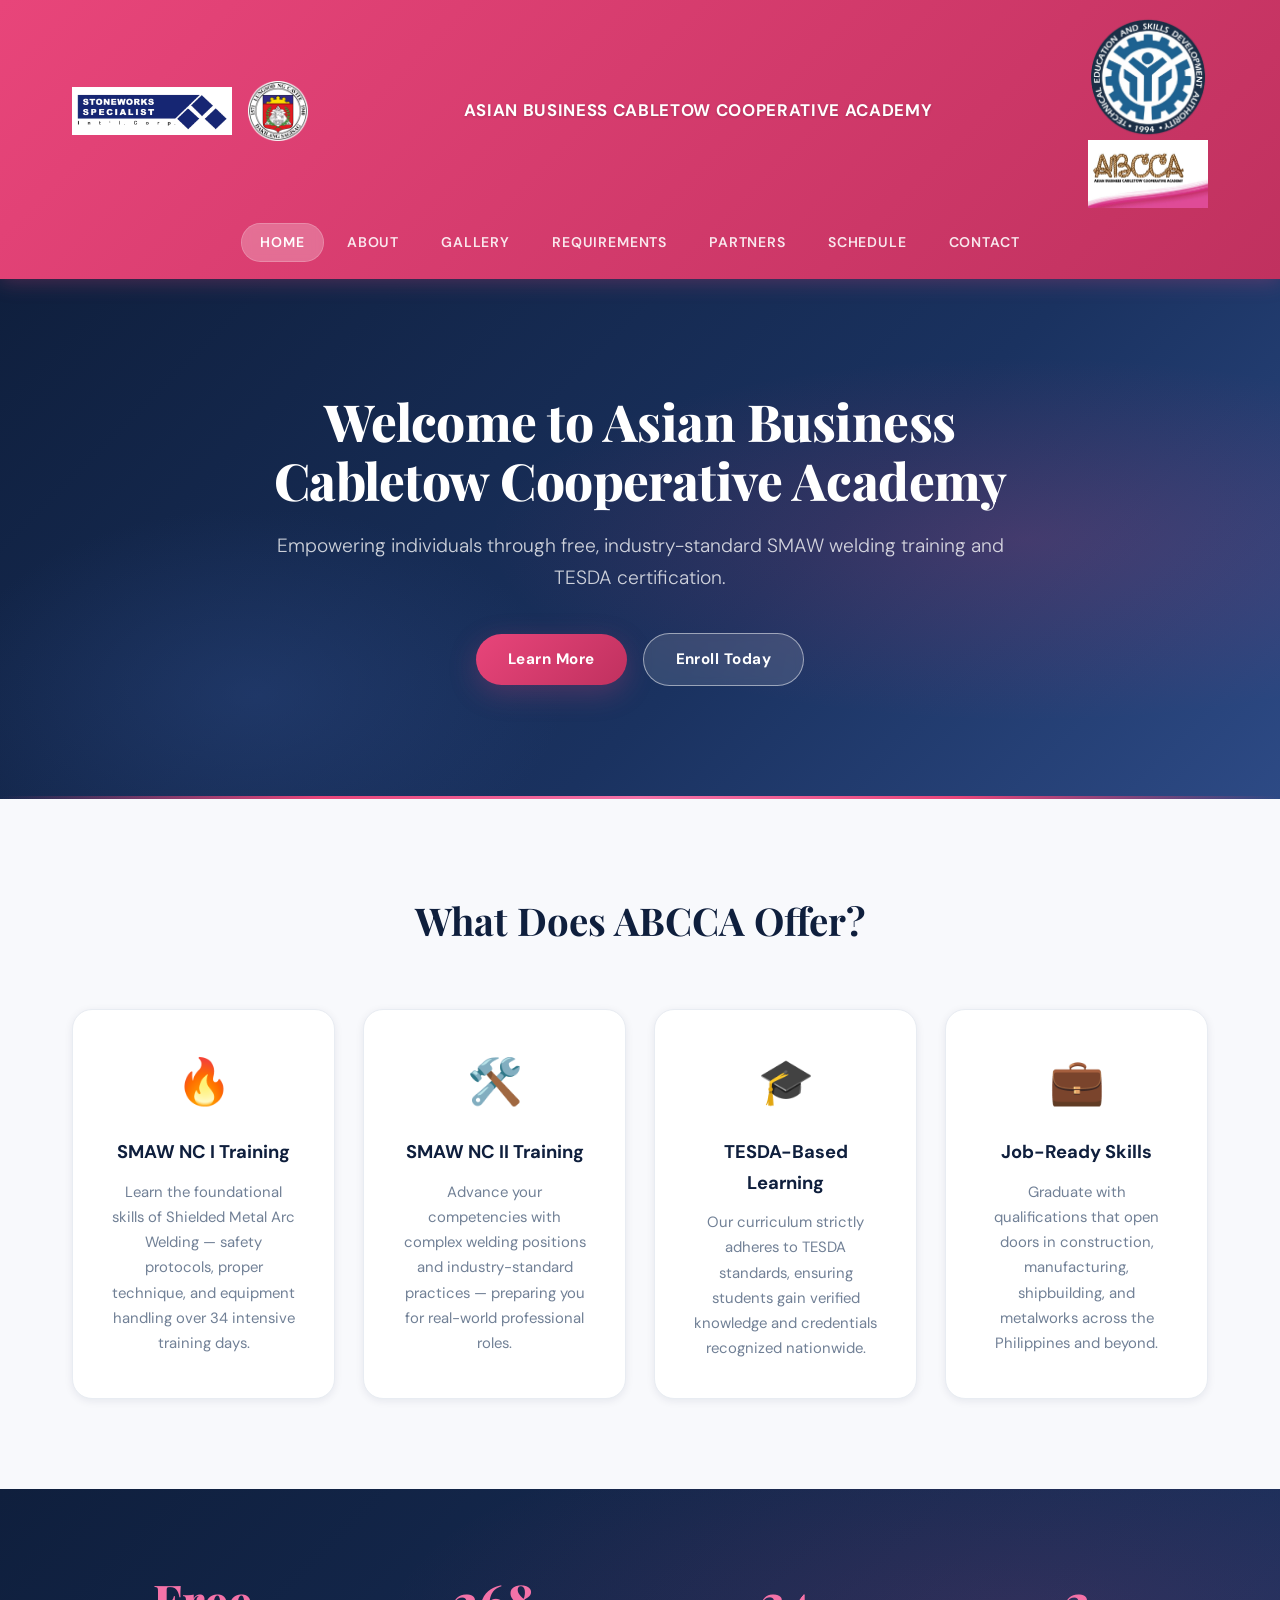
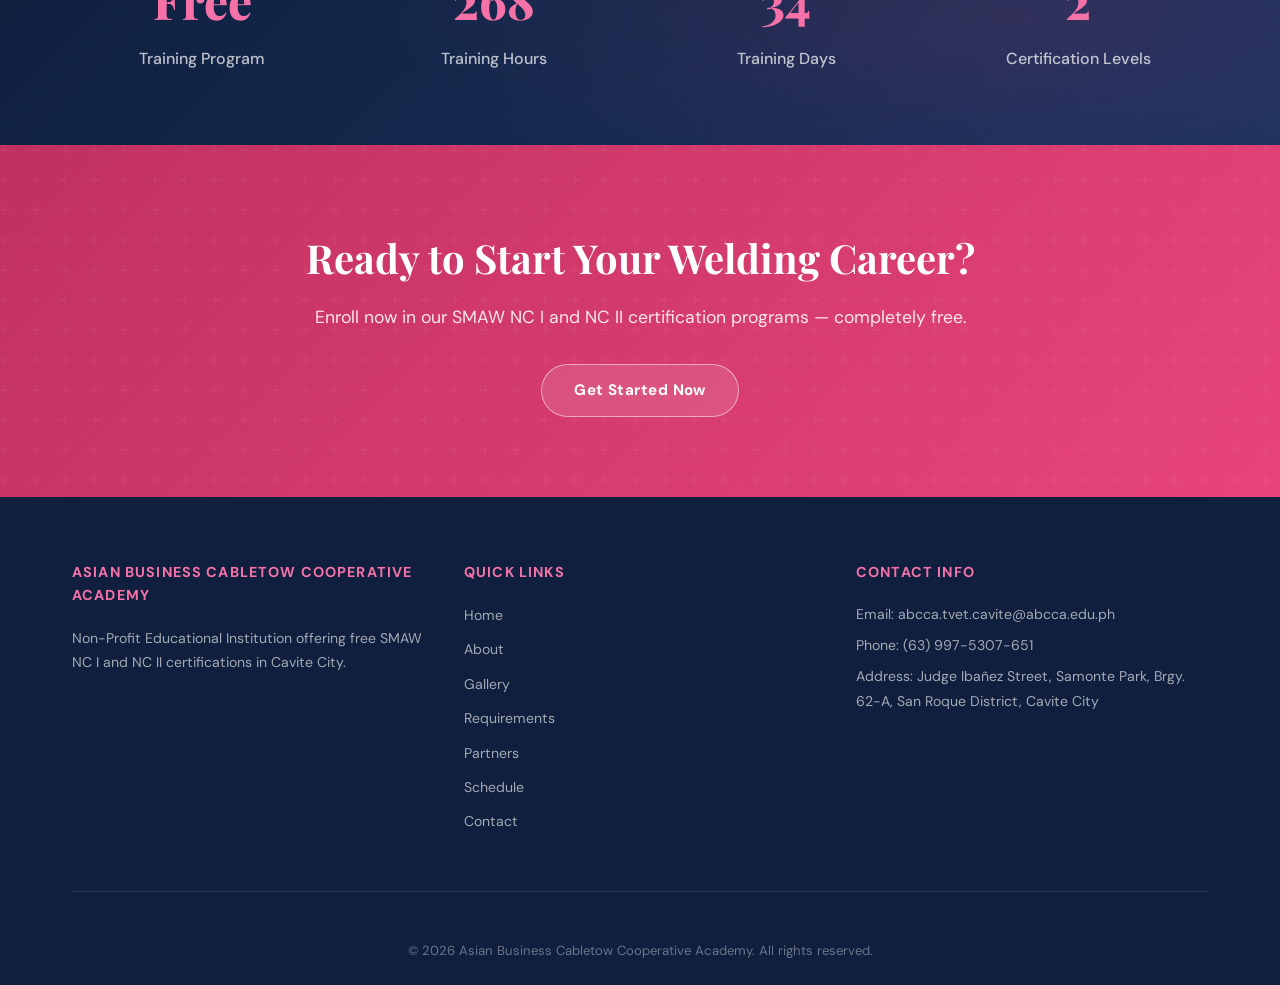
==== commit e33573df: "Update index.html" ====
--- a/index.html
+++ b/index.html
@@ -18,7 +18,7 @@
                 </div>
                 <h1 class="site-title">ASIAN BUSINESS CABLETOW COOPERATIVE ACADEMY</h1>
                 <div class="logo-right">
-                    <img src="TESDA_LOGO.jpg" alt="TESDA Logo">
+                    <img src="TESDA_LOGO.png" alt="TESDA Logo">
                     <img src="ABCCA_LOGO.jpg" alt="ABCCA Logo">
                 </div>
             </div>
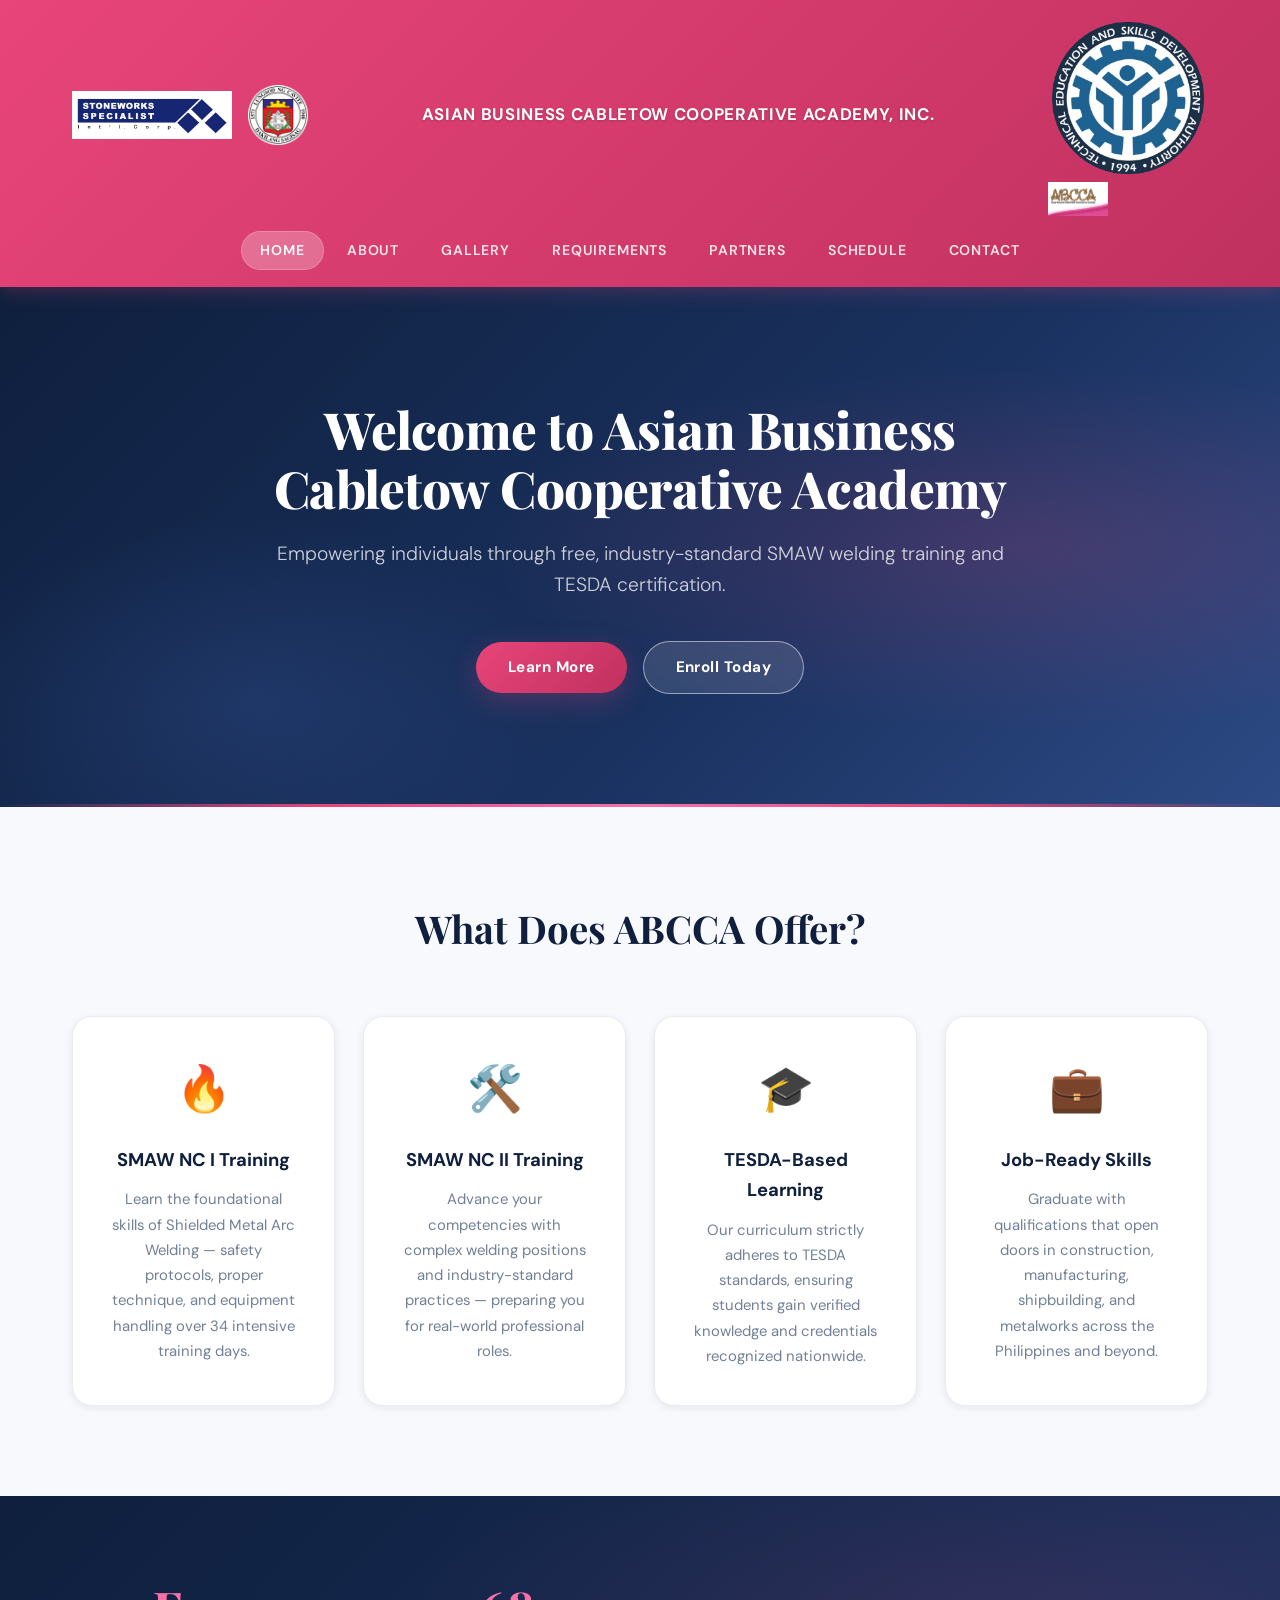
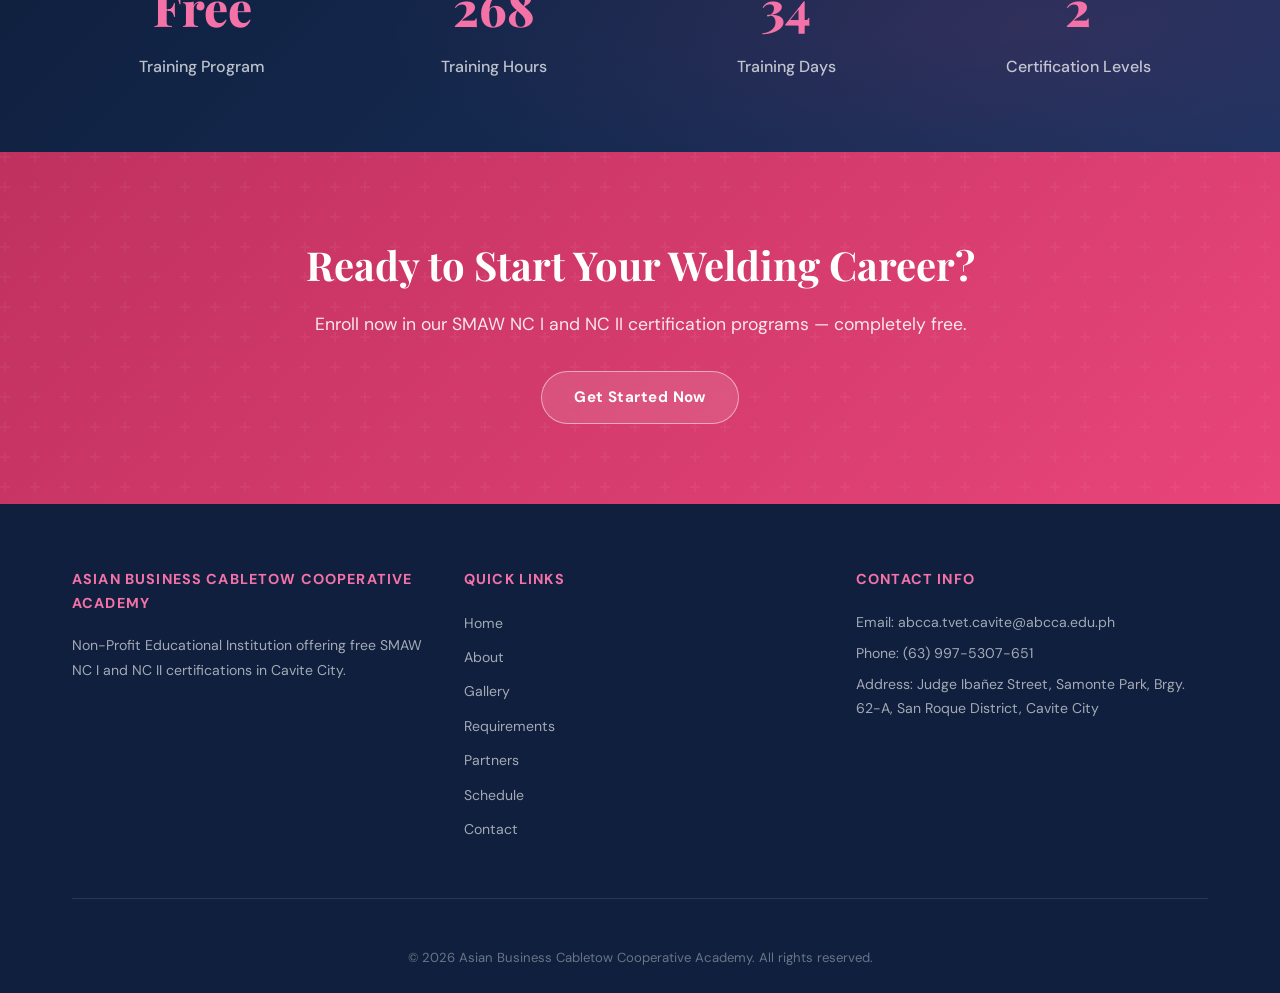
==== commit 589e21a7: "Update index.html" ====
--- a/index.html
+++ b/index.html
@@ -16,7 +16,7 @@
                     <img src="SSIC_LOGO.jpg" alt="Stoneworks Logo">
                     <img src="LGU_LOGO.png" alt="LGU Logo">
                 </div>
-                <h1 class="site-title">ASIAN BUSINESS CABLETOW COOPERATIVE ACADEMY</h1>
+                <h1 class="site-title">ASIAN BUSINESS CABLETOW COOPERATIVE ACADEMY, INC.</h1>
                 <div class="logo-right">
                     <img src="TESDA_LOGO.png" alt="TESDA Logo">
                     <img src="ABCCA_LOGO.jpg" alt="ABCCA Logo">
--- a/styles.css
+++ b/styles.css
@@ -105,6 +105,9 @@
 }
 
 .logo-right img { width: 120px; height: auto; flex-shrink: 0; }
+   .logo-right img:first-child { width: 160px; height: auto; }
+   .logo-right img:last-child  { width: 60px;  height: auto; }
+
 
 /* Nav menu */
 .nav-menu-left {
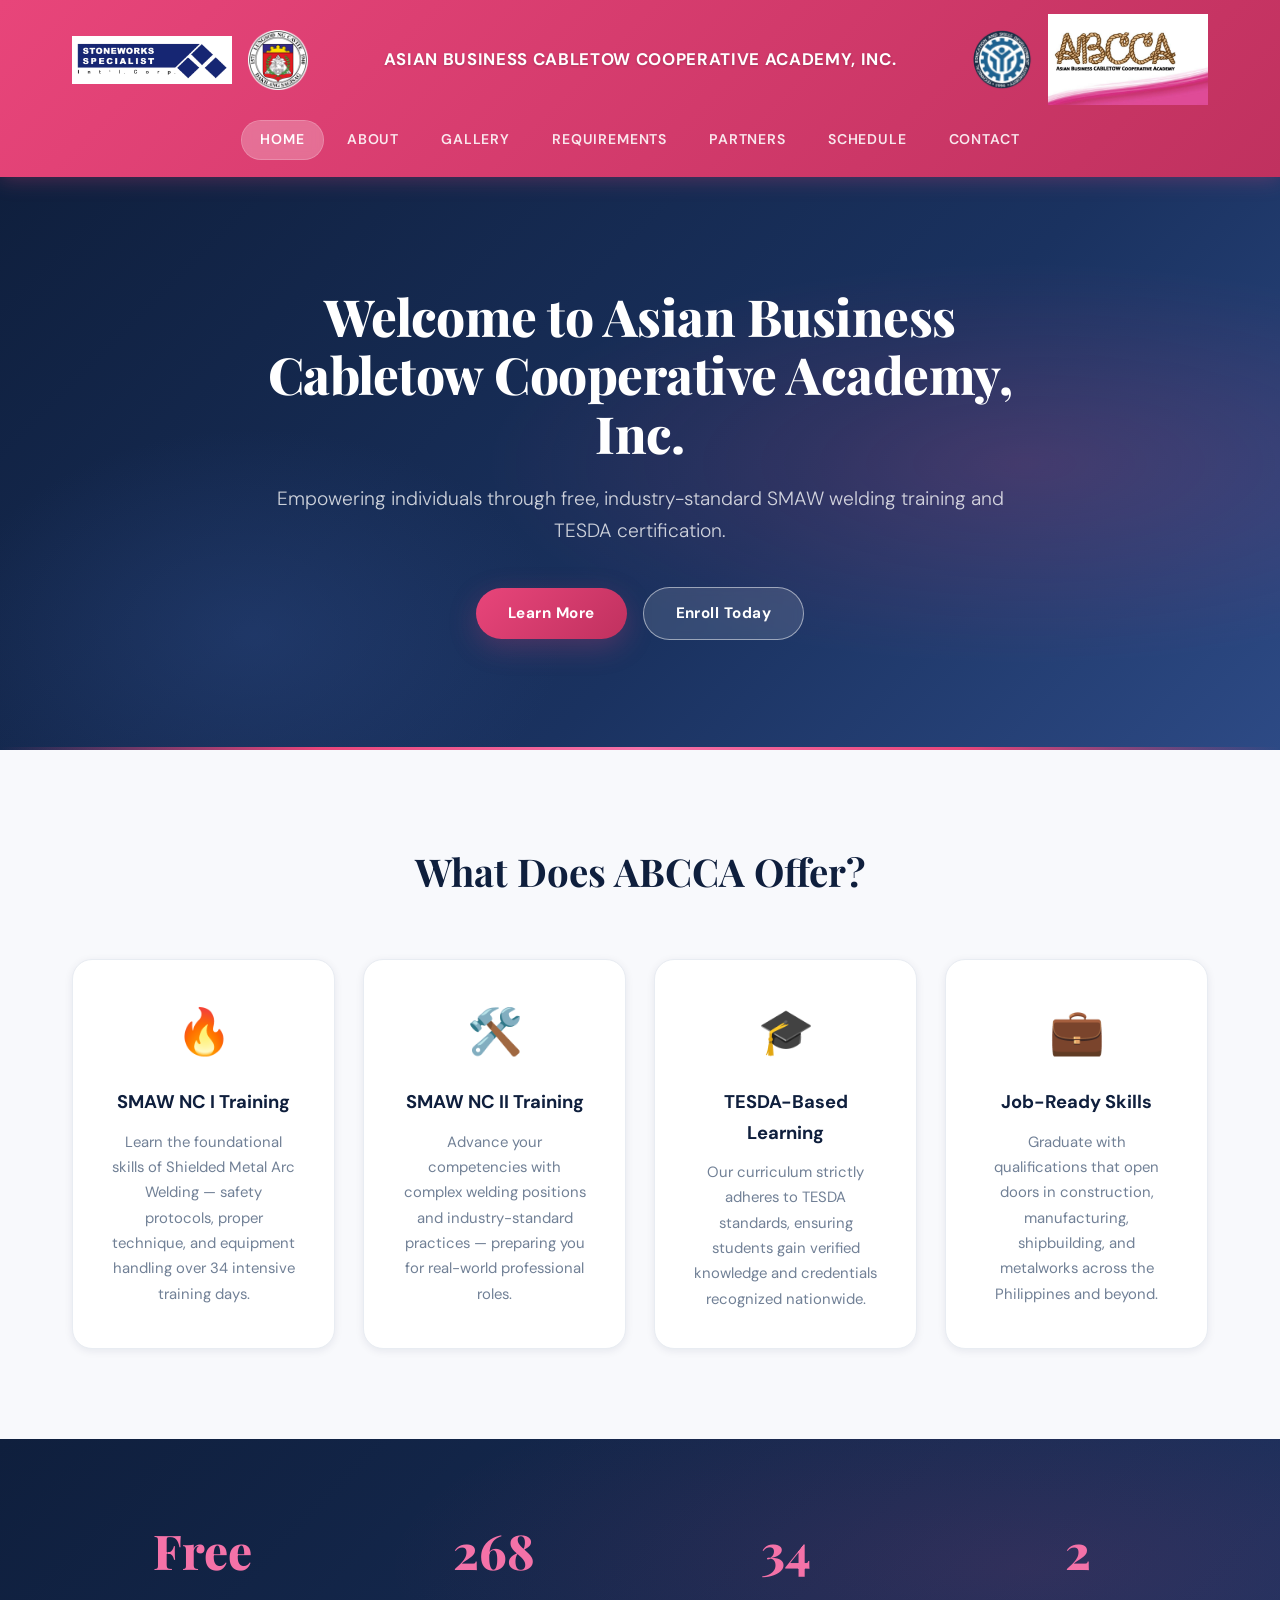
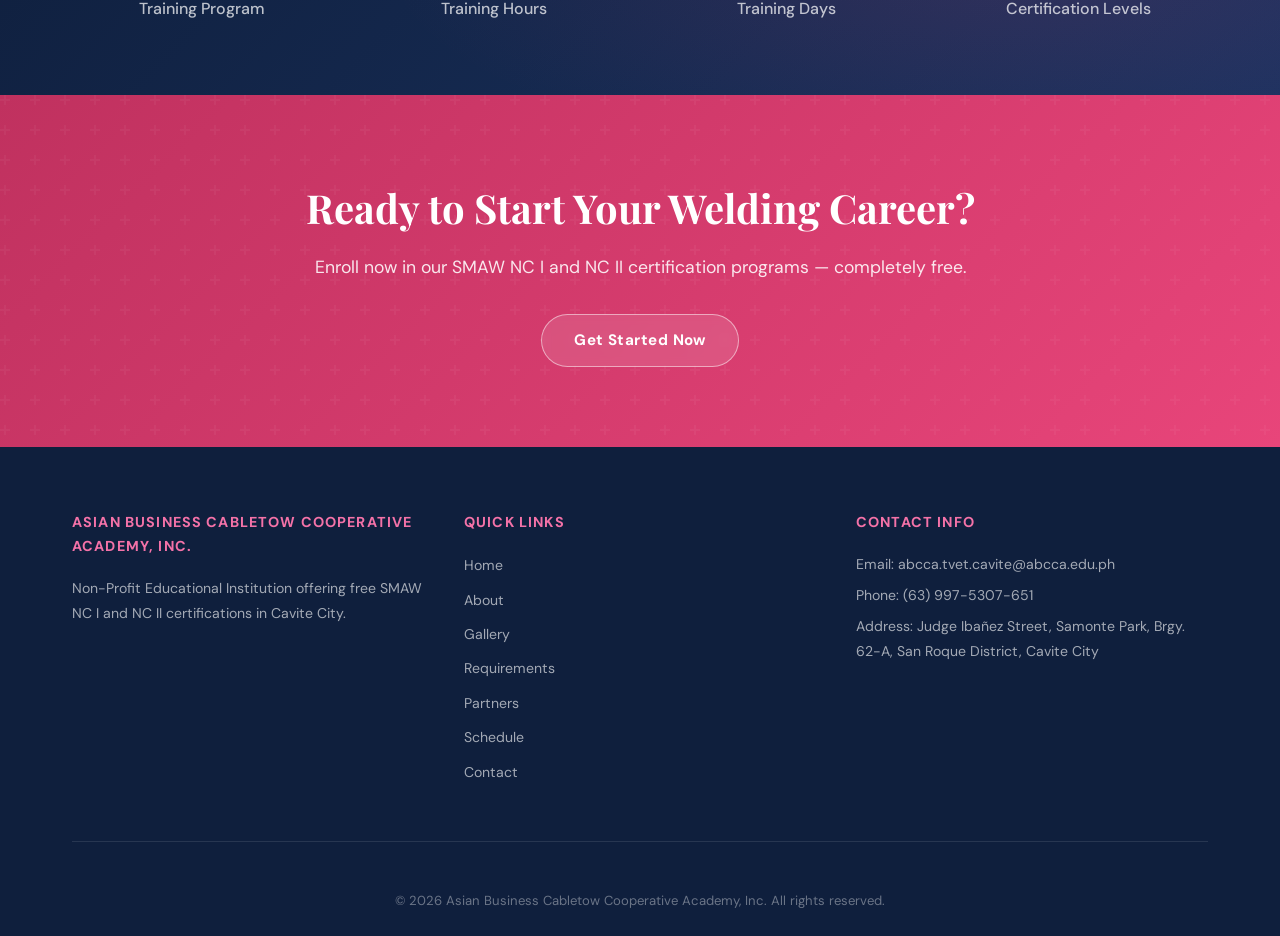
==== commit f9ca9730: "Update index.html" ====
--- a/index.html
+++ b/index.html
@@ -38,7 +38,7 @@
         <!-- Hero -->
         <section class="hero">
             <div class="hero-content">
-                <h2>Welcome to Asian Business Cabletow Cooperative Academy</h2>
+                <h2>Welcome to Asian Business Cabletow Cooperative Academy, Inc.</h2>
                 <p>Empowering individuals through free, industry-standard SMAW welding training and TESDA certification.</p>
                 <a href="about.html" class="btn btn-primary">Learn More</a>
                 &nbsp;&nbsp;
@@ -112,7 +112,7 @@
         <div class="container">
             <div class="footer-content">
                 <div class="footer-section">
-                    <h4>Asian Business Cabletow Cooperative Academy</h4>
+                    <h4>Asian Business Cabletow Cooperative Academy, Inc.</h4>
                     <p>Non-Profit Educational Institution offering free SMAW NC I and NC II certifications in Cavite City.</p>
                 </div>
                 <div class="footer-section">
@@ -135,7 +135,7 @@
                 </div>
             </div>
             <div class="footer-bottom">
-                <p>&copy; 2026 Asian Business Cabletow Cooperative Academy. All rights reserved.</p>
+                <p>&copy; 2026 Asian Business Cabletow Cooperative Academy, Inc. All rights reserved.</p>
             </div>
         </div>
     </footer>
--- a/styles.css
+++ b/styles.css
@@ -104,9 +104,14 @@
     text-shadow: 0 1px 3px rgba(0,0,0,0.2);
 }
 
-.logo-right img { width: 120px; height: auto; flex-shrink: 0; }
-   .logo-right img:first-child { width: 160px; height: auto; }
-   .logo-right img:last-child  { width: 60px;  height: auto; }
+.logo-right {
+    display: flex;
+    align-items: center;
+    gap: 16px;
+    flex-shrink: 0;
+}
+   .logo-right img:first-child { width: 60px; height: auto; }
+   .logo-right img:last-child  { width: 160px;  height: auto; }
 
 
 /* Nav menu */
